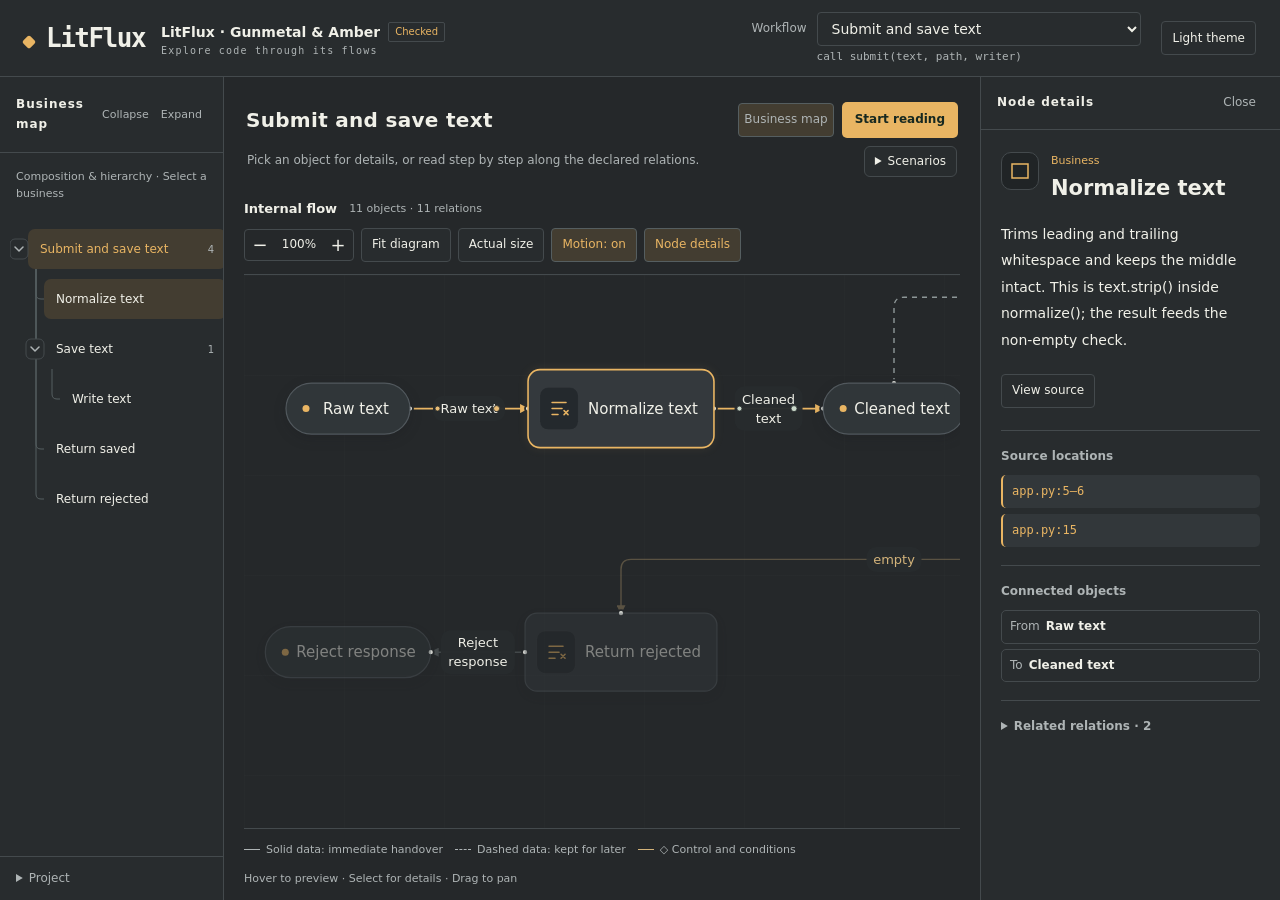
==== docs/case/litflux-case-en.html @ 1db93a2c "README" ====
<!doctype html><html lang="zh-CN" data-theme="light"><head><meta charset="utf-8"><meta name="viewport" content="width=device-width,initial-scale=1"><title>LitFlux</title><style>:root{color-scheme:light;--page:#f3f5f2;--surface:#fffefa;--soft:#eef2ed;--ink:#263b34;--muted:#607168;--line:#dce3dc;--accent:#32674e;--focus:#e5efe6;--process:#edf4ea;--data:#edf4f8;--resource:#e8f1e9;--provider:#eeeaf5;--decision:#f3edf7;--control:#896e32;--failure:#a45d65;--loop:#7f6ca1;--resource-line:#558c7a;--provider-line:#6d86a9;--input:#3e719b;--output:#9a6746;--tree-line:#bac9c1;--shadow:0 12px 36px #172b1f20}
html[data-theme=dark]{color-scheme:dark;--page:#171d23;--surface:#1e282f;--soft:#26333b;--ink:#e2eced;--muted:#adbec4;--line:#3a4a54;--accent:#a7d1bc;--focus:#304d43;--process:#293d3a;--data:#294453;--resource:#2b443a;--provider:#3c354e;--decision:#40384e;--control:#caba87;--failure:#dfa3ac;--loop:#c4ade7;--resource-line:#a6cfb4;--provider-line:#a9c4e6;--input:#a8c8e6;--output:#e0b393;--tree-line:#52666e;--shadow:0 12px 36px #0005}
*{box-sizing:border-box}body{margin:0;background:var(--page);color:var(--ink);font:14px/1.6 "Segoe UI","PingFang SC","Microsoft YaHei UI",system-ui,sans-serif}
button,select{font:inherit;color:inherit}button{cursor:pointer;background:transparent;border:0}button:disabled{opacity:.45;cursor:default}
button:focus-visible,select:focus-visible,summary:focus-visible,[tabindex]:focus-visible{outline:2px solid var(--accent);outline-offset:3px}
[hidden]{display:none!important}button:hover:not(:disabled){background:var(--soft)}
.app{height:100dvh;display:flex;flex-direction:column;overflow:hidden}
.app-header{display:flex;align-items:center;gap:20px;padding:14px 22px;border-bottom:1px solid var(--line);background:var(--surface);flex:none;min-height:86px}
.identity{display:flex;align-items:center;gap:16px;min-width:0}.brand{font:600 27px Georgia,serif;letter-spacing:-1px}
.project-heading{min-width:0}.project-heading>div{display:flex;gap:8px;align-items:center}.project-name{font-size:14px;font-weight:600;max-width:310px;overflow:hidden;text-overflow:ellipsis;white-space:nowrap}
.project-kicker{font-size:11px;color:var(--muted);margin-top:2px}.badge{font-size:10px;padding:1px 6px;border:1px solid var(--line);border-radius:4px;color:var(--muted);white-space:nowrap}
.workflow-picker{margin-left:auto;display:grid;grid-template-columns:auto minmax(0,1fr);column-gap:10px;align-items:center;width:390px;min-width:200px;max-width:40%}
.workflow-picker label{font-size:12px;color:var(--muted)}
select{border:1px solid var(--line);border-radius:7px;background:var(--surface);padding:7px 10px;max-width:100%;min-width:0}
.workflow-picker select{width:100%;font-size:14px;font-weight:500;background:var(--soft)}
.workflow-trigger{grid-column:2;margin:3px 0 0;font:11px/1.4 Consolas,monospace;color:var(--muted);white-space:nowrap;overflow:hidden;text-overflow:ellipsis}
.toolbar-button,.panel-toggle{border:1px solid var(--line);border-radius:6px;padding:6px 10px;font-size:12px;white-space:nowrap;min-height:34px;background:var(--surface)}
.panel-toggle[aria-expanded=true],#motion[aria-pressed=true]{background:var(--focus);border-color:var(--tree-line);color:var(--accent)}
.dual-layout{flex:1;min-height:0;display:grid;grid-template-columns:248px minmax(0,1fr);gap:12px;padding:12px}
.dual-layout.sidebar-collapsed{grid-template-columns:minmax(0,1fr)}
.dual-layout.inspector-open{grid-template-columns:248px minmax(0,1fr) 340px}
.dual-layout.sidebar-collapsed.inspector-open{grid-template-columns:minmax(0,1fr) 340px}
.business-panel,.inspector{min-width:0;min-height:0;background:var(--surface);border:1px solid var(--line);border-radius:10px;overflow:hidden;display:flex;flex-direction:column}
.panel-head{display:flex;align-items:center;justify-content:space-between;gap:8px;padding:14px 16px;border-bottom:1px solid var(--line);flex:none}.panel-head h2{font-size:13px;margin:0;font-weight:600}
.branch-tools{display:flex;gap:2px}.branch-tools button{font-size:11px;color:var(--muted);padding:4px 5px;border-radius:4px}
.business-caption{font-size:11px;color:var(--muted);margin:0;padding:10px 16px 0}
.business-canvas{flex:1;min-height:0;overflow:auto;padding:12px 10px 18px;scrollbar-width:thin;scrollbar-color:var(--line) transparent}
.business-canvas svg{display:block}.business-connector{fill:none;stroke:var(--tree-line);stroke-width:1.2}.business-connector.active{stroke:var(--accent);stroke-width:1.7}
.business-node{cursor:pointer;outline:none}.business-node .business-card{fill:var(--surface);stroke:var(--line);stroke-width:1}
.business-node .business-label{fill:var(--ink);font-size:12px;font-weight:500}.business-node .business-count{fill:var(--muted);font-size:10px}
.business-node:hover .business-card{fill:var(--soft);stroke:var(--tree-line)}.business-node.current .business-card{fill:var(--focus);stroke:var(--accent);stroke-width:1.5}
.business-node.current .business-label{fill:var(--accent)}.business-node.selected .business-card{stroke:var(--accent)}.business-node:focus-visible .business-card{stroke:var(--accent);stroke-width:2.5}
.business-toggle{cursor:pointer;outline:none}.business-toggle .toggle-hit{fill:var(--surface);stroke:var(--line)}.business-toggle .toggle-chevron{fill:none;stroke:var(--muted);stroke-width:1.5;stroke-linecap:round;stroke-linejoin:round}
.business-toggle:hover .toggle-hit,.business-toggle:focus-visible .toggle-hit{fill:var(--focus);stroke:var(--accent)}
.project-info{padding:12px 16px;border-top:1px solid var(--line);font-size:12px;color:var(--muted);max-height:40%;overflow:auto}.project-info summary{cursor:pointer}.project-info h2{font-size:15px;color:var(--ink)}
.workspace{min-width:0;min-height:0;display:flex;flex-direction:column;overflow:hidden}
.crumbs{font-size:12px;color:var(--muted);display:flex;gap:7px;flex-wrap:wrap;padding:0 3px}.crumbs button{padding:0;color:var(--muted)}
.page-heading{display:flex;align-items:center;justify-content:space-between;gap:12px;margin:5px 2px 8px}.page-heading h1{font-size:19px;font-weight:600;margin:0;line-height:1.4}
.read-actions{display:flex;gap:8px;align-items:center;flex:none}.primary{background:var(--accent);color:var(--surface);border-radius:6px;padding:8px 13px;font-size:12px;font-weight:600;min-height:34px}
.primary:hover:not(:disabled){filter:brightness(.92);background:var(--accent)}html[data-theme=dark] .primary{color:#172820}
.read-actions>button:not(.primary){font-size:12px;color:var(--muted);padding:5px}.context-bar{display:flex;justify-content:space-between;gap:12px;align-items:center;margin:0 3px 10px}
.read-status{font-size:12px;color:var(--muted);margin:0;min-height:20px}
.menu{position:relative}.menu>summary{cursor:pointer;font-size:12px;padding:5px 10px;border:1px solid var(--line);border-radius:6px;background:var(--surface);white-space:nowrap}
.menu-body{position:absolute;right:0;top:38px;width:min(390px,80vw);z-index:30;background:var(--surface);border:1px solid var(--line);box-shadow:var(--shadow);border-radius:8px;padding:16px}
.menu-body p{font-size:11px;color:var(--muted);margin:12px 0 0}.choices{display:grid;gap:12px}.choices label{display:grid;gap:5px;font-size:12px}.choices select{width:100%}
.graph-panel{border:1px solid var(--line);border-radius:10px;background:var(--surface);overflow:hidden;display:flex;flex-direction:column;flex:1;min-height:220px}
.graph-top{display:flex;justify-content:space-between;align-items:center;flex-wrap:wrap;gap:8px;padding:9px 12px;border-bottom:1px solid var(--line);flex:none}
.graph-caption{display:flex;gap:12px;align-items:center}.graph-top strong{font-size:13px;font-weight:600}#relation-count{font-size:11px;color:var(--muted)}
.graph-actions{display:flex;gap:7px;flex-wrap:wrap;align-items:center}.zoom-tools{display:flex;align-items:center;border:1px solid var(--line);border-radius:6px;overflow:hidden}
.zoom-tools button{font-size:18px;width:30px;height:30px;line-height:1}.zoom-tools output{font-size:12px;width:48px;text-align:center;font-variant-numeric:tabular-nums}
.scene{flex:1;min-height:0;position:relative;overflow:auto;cursor:grab;touch-action:none;scrollbar-width:thin;scrollbar-color:var(--tree-line) transparent;background:radial-gradient(var(--line) .8px,transparent .8px) 0 0/25px 25px var(--surface)}
.scene.grabbing{cursor:grabbing;user-select:none}.scene>svg{display:block;transform-origin:0 0;overflow:visible}
.graph-note{display:flex;align-items:center;gap:12px;flex-wrap:wrap;padding:8px 12px;border-top:1px solid var(--line);font-size:11px;color:var(--muted);flex:none}
.key::before{content:'';display:inline-block;width:16px;border-top:1.5px solid var(--muted);vertical-align:3px;margin-right:6px}.key.later::before{border-top-style:dashed}.key.control::before{border-color:var(--control)}
.drawing-error{padding:24px;color:var(--failure);font:12px/1.7 Consolas,monospace;white-space:pre-wrap}
.inspector .panel-head{padding:12px 16px}.close-button{font-size:12px;padding:4px 8px;border-radius:4px;color:var(--muted)}
.details-body{padding:20px;overflow:auto;min-height:0;flex:1;scrollbar-width:thin}
.selection-heading{display:flex;gap:12px;align-items:flex-start;margin-bottom:16px}.selected-symbol{width:38px;height:38px;display:grid;place-items:center;background:var(--soft);border:1px solid var(--line);border-radius:8px;flex:none;color:var(--accent)}
.selected-symbol svg{width:24px;height:24px}.role{font-size:11px;color:var(--muted);display:block;margin-bottom:4px}.selection-heading h2{margin:0;font-size:19px;line-height:1.5;overflow-wrap:anywhere}
#selected-text{font-size:14px;line-height:1.9;white-space:pre-wrap;overflow-wrap:anywhere;margin:0 0 20px}
.empty-note{color:var(--muted);font-size:13px;line-height:1.8}
.details-actions{display:flex;gap:8px;flex-wrap:wrap;margin-bottom:22px}.details-actions button{font-size:12px}
.detail-section{border-top:1px solid var(--line);padding-top:16px;margin-top:18px}.detail-section h3,.detail-section summary{font-size:12px;font-weight:600;margin:0 0 9px;color:var(--muted)}
.source-links{display:grid;gap:6px}.source-links button{text-align:left;font:12px/1.6 Consolas,monospace;color:var(--accent);overflow-wrap:anywhere;padding:7px 9px;border-radius:5px;background:var(--soft)}
.relation-index summary{cursor:pointer}.relation-index ul{list-style:none;padding:0;margin:0}.relation-index li+li{border-top:1px solid var(--line)}
.relation-index button{width:100%;text-align:left;padding:10px 0}.relation-index .pair{font-size:12px;display:block;color:var(--muted)}.relation-index .meaning{font-size:13px;display:block;margin-top:2px}
.connected-list{display:grid;gap:5px}.connected-list button{text-align:left;padding:6px 8px;border:1px solid var(--line);border-radius:5px;font-size:12px}.connected-list span{color:var(--muted);margin-right:6px}
.drawer{flex:1;min-height:0;display:flex;flex-direction:column}.drawer-head{padding:14px 16px;border-bottom:1px solid var(--line);flex:none}.drawer-head h2{font-size:14px;margin:12px 0 0;overflow-wrap:anywhere}.drawer-head button{font-size:12px;color:var(--accent);padding:4px 0}
.drawer-body{padding:0 16px 20px;overflow:auto;flex:1}.source{margin:18px 0}.source h3{font:12px/1.6 Consolas,monospace;color:var(--muted);overflow-wrap:anywhere}
.source pre{font:12px/1.8 Consolas,monospace;background:var(--soft);padding:12px;overflow:auto;border:1px solid var(--line);border-radius:6px}.source .row{display:block}.source .ln{display:inline-block;width:34px;color:var(--muted);user-select:none}
.node-preview{position:fixed;z-index:60;width:300px;max-width:calc(100vw - 24px);max-height:calc(100vh - 24px);overflow:auto;background:var(--surface);border:1px solid var(--line);box-shadow:var(--shadow);border-radius:9px;padding:14px 16px;color:var(--ink)}
.node-preview strong{font-size:14px;display:block;margin:3px 0 7px}.node-preview p{font-size:13px;line-height:1.7;margin:0;overflow-wrap:anywhere}.node-preview .preview-source{font:11px/1.6 Consolas,monospace;color:var(--muted);margin-top:9px}.node-preview .preview-hint{font-size:11px;color:var(--muted);margin-top:8px}
@media(max-width:1250px){.dual-layout.inspector-open{grid-template-columns:248px minmax(0,1fr)}.dual-layout.sidebar-collapsed.inspector-open{grid-template-columns:minmax(0,1fr)}.inspector{position:absolute;right:12px;top:102px;bottom:12px;width:340px;z-index:35;box-shadow:var(--shadow)}.project-name{max-width:210px}.project-kicker{display:none}.app-header{gap:12px;padding:12px 16px}.workflow-picker{width:330px}}
@media(max-width:900px){.identity{gap:10px}.project-name{max-width:160px}.badge{display:none}.app-header{flex-wrap:wrap;min-height:120px}.workflow-picker{order:3;width:100%;max-width:none;margin-left:0}.app-header>#theme{margin-left:auto}.dual-layout:not(.sidebar-collapsed){grid-template-columns:minmax(0,1fr)}.business-panel{position:absolute;left:12px;top:140px;bottom:12px;width:248px;z-index:34;box-shadow:var(--shadow)}.inspector{top:140px}.page-heading{align-items:flex-start}.graph-actions{gap:5px}.context-bar{align-items:flex-start}}
@media(prefers-reduced-motion:reduce){.flow-particles{display:none}}

/* Industrial chrome; soft, quiet diagram surfaces. */
html[data-theme=dark]{--page:#25282a;--surface:#282c2e;--soft:#32373a;--ink:#f0f0e8;--muted:#aeb4b5;--line:#444a4d;--accent:#e9b563;--focus:#433d31;--process:#34393d;--data:#303639;--resource:#323a3a;--provider:#373a40;--decision:#383b3f;--control:#d3b37a;--failure:#ca9289;--loop:#b3a3c3;--resource-line:#b9c8bc;--provider-line:#b9c0cf;--input:#e9bd77;--output:#c9d7c9;--tree-line:#555e60;--shadow:0 14px 40px #1118}
.app-header{min-height:76px;padding:12px 24px;background:var(--surface)}
.brand{font-family:Consolas,'Microsoft YaHei',monospace;font-size:26px;letter-spacing:-1.5px}.brand:before{content:'';display:inline-block;width:10px;height:10px;background:var(--accent);transform:rotate(45deg);border-radius:2px;margin-right:12px}
.project-kicker{font:10px Consolas,monospace;letter-spacing:1.2px}.badge{border-radius:2px;color:var(--accent)}
.dual-layout{gap:0;padding:0;grid-template-columns:224px minmax(0,1fr)}.dual-layout.inspector-open{grid-template-columns:224px minmax(0,1fr) 300px}.dual-layout.sidebar-collapsed.inspector-open{grid-template-columns:minmax(0,1fr) 300px}
.business-panel,.inspector{border-radius:0;border:0}.business-panel{border-right:1px solid var(--line)}.inspector{border-left:1px solid var(--line)}
.workspace{padding:20px 20px 0}.page-heading h1{font-size:20px;letter-spacing:.3px}.graph-panel{border:0;border-radius:0;background:transparent}.graph-top{padding:12px 0}.graph-note{padding:12px 0}
.scene{background-color:var(--page);background-image:linear-gradient(#abb8aa05 1px,transparent 1px),linear-gradient(90deg,#abb8aa05 1px,transparent 1px),radial-gradient(#abb8aa15 .7px,transparent .7px);background-size:100px 100px,100px 100px,20px 20px}
.toolbar-button,.panel-toggle,.zoom-tools,select{border-radius:4px}.primary{border-radius:5px}.workflow-picker select{background:transparent}
.business-node .business-card{stroke:transparent;fill:transparent}.business-node.current .business-card,.business-node.selected .business-card{fill:var(--focus);stroke:transparent}.business-node.current .business-label{fill:var(--accent)}.business-label{font-weight:400!important}.business-connector{stroke:var(--tree-line);stroke-width:1}
.panel-head h2{font-size:12px;letter-spacing:1px}.panel-head{padding:18px 16px}.business-caption{padding-top:15px}.business-canvas{padding-top:18px}
.selected-symbol{border-radius:10px;background:#202426;color:var(--accent)}.selection-heading h2{font-size:21px}.role{color:var(--accent)}.details-body{padding:22px 20px}.source-links button,.source pre{border-radius:5px}.source-links button{border-left:2px solid var(--accent)}
.node .shape{fill:var(--process)!important;stroke:#51585d!important;stroke-width:1.2!important;filter:drop-shadow(0 4px 6px #13161930)}
.node.role-data .shape{fill:var(--data)!important}.node.role-resource .shape{fill:var(--resource)!important}.node.is-selected .shape,.node.is-current .shape{stroke:var(--accent)!important;stroke-width:1.6!important;filter:drop-shadow(0 0 5px #e9b56316)}
.node{outline:none!important}.node:focus-visible{outline:none}.node:focus-visible .shape{stroke:var(--accent)!important;stroke-width:2!important}
.node .icon-tile{fill:#24292d;stroke:#ffffff05;stroke-width:1}.node .role-glyph{stroke:var(--accent);fill:none;stroke-width:1.5;stroke-linecap:round;stroke-linejoin:round;pointer-events:none}.node .data-dot{fill:var(--accent)}
#canvas .edge{stroke:#8e9798;stroke-width:1.4}#canvas .edge.role-control{stroke:var(--control)}#canvas .edge.role-effect{stroke:var(--resource-line)}#canvas .edge.role-capability{stroke:var(--provider-line)}#canvas .edge.role-loop{stroke:var(--loop)}#canvas .edge.related{stroke:var(--accent);stroke-width:1.8}.relation-note .note-hit{rx:10;fill:var(--surface)}.relation-note .note-title{font-size:13px;fill:var(--muted)}.edge-port{fill:#e5e6e0;stroke:var(--page);stroke-width:1.8;pointer-events:none}
@media(max-width:1250px){.dual-layout.inspector-open{grid-template-columns:224px minmax(0,1fr)}.dual-layout.sidebar-collapsed.inspector-open{grid-template-columns:minmax(0,1fr)}.inspector{width:320px;top:88px;right:12px;bottom:12px;border:1px solid var(--line);border-radius:10px}.workspace{padding-left:14px;padding-right:14px}}
@media(max-width:900px){.dual-layout.inspector-open{grid-template-columns:minmax(0,1fr)}.business-panel,.inspector{top:140px}.business-panel{border:1px solid var(--line);border-radius:8px}}
</style></head>
<body id="litflux-canvas-app">
<div class="app">
  <header class="app-header">
    <div class="identity"><div class="brand">LitFlux</div><div class="project-heading"><div><span id="title" class="project-name"></span><span id="delivery-badge" class="badge">草稿</span></div><div class="project-kicker">从业务流程读懂代码</div></div></div>
    <div class="workflow-picker"><label for="workflow-select">工作流</label><select id="workflow-select" aria-describedby="workflow-trigger"></select><p id="workflow-trigger" class="workflow-trigger" data-no-translate></p></div>
    <button id="theme" class="toolbar-button">深色主题</button>
  </header>
  <div class="dual-layout">
    <aside id="business-panel" class="business-panel"><div class="panel-head"><h2>业务分解图</h2><div class="branch-tools"><button id="collapse-all">收拢</button><button id="expand-all">展开</button></div></div><p class="business-caption">组成与层级 · 点击业务进入</p><div id="business" class="business-canvas" aria-label="业务分解图"></div><details class="project-info"><summary>项目信息</summary><h2 id="project-title"></h2><p id="summary"></p><p id="scope"></p></details></aside>
    <main class="workspace">
      <nav id="crumbs" class="crumbs" aria-label="当前业务路径"></nav>
      <div class="page-heading"><h1 id="flow-title"></h1><div class="read-actions"><button id="toggle-business" class="panel-toggle" aria-expanded="true" aria-controls="business-panel">业务分解图</button><button id="read-start" class="primary">开始阅读</button><button id="read-next" class="primary" hidden disabled>下一步</button><button id="read-reset" hidden>退出阅读</button></div></div>
      <div class="context-bar"><p id="read-status" class="read-status"></p><details class="menu choices-menu" id="choices-panel"><summary>分支情景</summary><div class="menu-body"><div id="choices" class="choices"></div><p>只选择阅读情景，不执行源码条件。</p></div></details></div>
      <section class="graph-panel">
        <div class="graph-top"><div class="graph-caption"><strong>内部流程图</strong><span id="relation-count"></span></div><div class="graph-actions">
          <div class="zoom-tools" role="group" aria-label="缩放"><button id="zoom-out" aria-label="缩小">−</button><output id="zoom-value" aria-label="当前比例">100%</output><button id="zoom-in" aria-label="放大">+</button></div>
          <button id="fit" class="toolbar-button">适应全图</button><button id="reset-view" class="toolbar-button">原始大小</button><button id="motion" class="toolbar-button" aria-pressed="true">流动：开</button><button id="toggle-details" class="panel-toggle" aria-expanded="false" aria-controls="inspector">节点详情</button>
        </div></div>
        <div id="canvas" class="scene" aria-label="当前业务的完整内部流程图"></div>
        <div class="graph-note"><span class="key" data-legend="data">数据实线：即时承接</span><span class="key later" data-legend="data">数据虚线：保留后用</span><span class="key control" data-legend="control">◇ 控制与条件</span><span data-legend="failure">╌ 失败路径</span><span data-legend="loop">↺ 循环回指</span><span data-legend="effect">→ 资源作用</span><span data-legend="capability">⋯ 组件能力</span><span>悬浮预览 · 点击查看详情 · 拖拽平移</span></div>
      </section>
    </main>
    <aside id="inspector" class="inspector" aria-label="节点详情" hidden>
      <div class="panel-head"><h2>节点详情</h2><button id="close-details" class="close-button" aria-label="关闭详情">关闭</button></div>
      <div id="details-body" class="details-body">
        <div class="selection-heading"><div id="selected-symbol" class="selected-symbol" aria-hidden="true"></div><div><span id="selected-role" class="role"></span><h2 id="selected-title"></h2></div></div>
        <p id="selected-text"></p><p id="no-description" class="empty-note" hidden>此节点尚未提供补充说明。</p>
        <div class="details-actions"><button id="expand" class="primary" hidden>进入内部</button><button id="show-source" class="toolbar-button" hidden>查看源码</button></div>
        <section id="source-links-section" class="detail-section" hidden><h3>源码位置</h3><div id="source-links" class="source-links"></div></section>
        <section id="connections-section" class="detail-section" hidden><h3>关联对象</h3><div id="connections" class="connected-list"></div></section>
        <details class="relation-index detail-section" id="relation-index"><summary id="relation-index-title">相关关系</summary><ul id="relation-list"></ul></details>
      </div>
      <section id="drawer" class="drawer" aria-label="源码摘录" hidden><div class="drawer-head"><button id="close-source">← 返回节点说明</button><h2 id="source-title"></h2></div><div id="sources" class="drawer-body"></div></section>
    </aside>
  </div>
</div>
<div id="node-preview" class="node-preview" role="tooltip" hidden></div>
<script>// LitFlux drawing primitives: place, measure, draw. This file never decides layout,
// line style or object roles — the project module passes everything in.
const LitFluxDrawing = (() => {
  const NS = 'http://www.w3.org/2000/svg';
  const FONT = '"Segoe UI","PingFang SC","Microsoft YaHei UI",system-ui,sans-serif';
  const LINE = { 15: 21, 14: 19 };
  const canvas = document.createElement('canvas');
  const ctx = canvas.getContext('2d');
  const cache = new Map();
  const resourceKinds = Object.freeze({database:'数据库',config:'运行配置',directory:'目录',file:'文件',memory:'共享状态',generic:'通用资源'});
  const resourceKind = kind => Object.hasOwn(resourceKinds,kind) ? kind : 'generic';
  function resourceIcon(kind) {
    kind=resourceKind(kind);
    const icon=el('svg',{viewBox:'0 0 24 24',width:24,height:24,fill:'none',stroke:'currentColor','stroke-width':1.5,'stroke-linecap':'round','stroke-linejoin':'round','aria-hidden':'true',class:'resource-icon','data-resource-icon':kind});
    const paths={
      database:'M4 6C4 2 20 2 20 6C20 10 4 10 4 6V18C4 22 20 22 20 18V6 M4 12C4 16 20 16 20 12',
      directory:'M3 7V5H9L12 8H21V20H3Z M3 8H12',
      file:'M6 2H14L20 8V22H6Z M14 2V8H20 M9 13H17 M9 17H15',
      memory:'M3 6L12 2L21 6L12 10Z M3 11L12 15L21 11 M3 16L12 20L21 16',
      generic:'M3 7L12 3L21 7V17L12 21L3 17Z M3 7L12 11L21 7 M12 11V21'
    };
    if(kind==='config'){
      const points=Array.from({length:32},(_,i)=>{const angle=i*Math.PI/16-Math.PI/2,r=i%4<2?10:8;return `${12+r*Math.cos(angle)},${12+r*Math.sin(angle)}`;});
      icon.append(el('polygon',{points:points.join(' ')}),el('circle',{cx:12,cy:12,r:3}));
    }else icon.append(el('path',{d:paths[kind]}));
    return icon;
  }

  function el(tag, attrs = {}) {
    const node = document.createElementNS(NS, tag);
    for (const [key, value] of Object.entries(attrs)) node.setAttribute(key, value);
    return node;
  }
  function width(text, fontSize) {
    ctx.font = `${fontSize}px ${FONT}`;
    return ctx.measureText(String(text)).width;
  }
  function wrap(text, maxWidth, fontSize = 15) {
    const key = `${fontSize}|${maxWidth}|${text}`;
    if (cache.has(key)) return cache.get(key);
    const lines = [];
    for (const paragraph of String(text ?? '').split('\n')) {
      let line = '';
      for (const token of paragraph.match(/[A-Za-z0-9_./:#-]+|\s+|[^\x00-\xff]|./g) || []) {
        if (!line && !token.trim()) continue;
        if (width(line + token, fontSize) <= maxWidth) { line += token; continue; }
        if (line.trim()) lines.push(line.trim());
        line = '';
        if (width(token, fontSize) <= maxWidth) { if (token.trim()) line = token; continue; }
        for (const ch of token) {
          if (line && width(line + ch, fontSize) > maxWidth) { lines.push(line.trim()); line = ''; }
          line += ch;
        }
      }
      if (line.trim()) lines.push(line.trim());
    }
    if (!lines.length) lines.push('');
    const lineHeight = LINE[fontSize] || Math.round(fontSize * 1.4);
    const result = {
      lines,
      lineHeight,
      width: Math.ceil(Math.max(...lines.map((row) => width(row, fontSize)))),
      height: lines.length * lineHeight,
    };
    cache.set(key, result);
    return result;
  }
  function measure(text, options = {}) {
    const result = wrap(text, options.maxWidth ?? 260, options.fontSize ?? 14);
    return { ...result, lines: [...result.lines],
      boxWidth: result.width + 10, boxHeight: result.height + 6 };
  }

  const SIDES = { left: [-1, 0], right: [1, 0], top: [0, -1], bottom: [0, 1] };
  function inside(pos, toward, side) {
    let dx = toward[0] - pos.x, dy = toward[1] - pos.y;
    if (side) {
      const direction = SIDES[side];
      if (!direction) throw Error(`${pos.id}: sides must be left/right/top/bottom`);
      [dx, dy] = direction;
    }
    if (!dx && !dy) throw Error(`${pos.id}: coincident endpoints need an explicit side`);
    const hw = pos.width / 2, hh = pos.height / 2;
    let k;
    k = Math.min(dx ? Math.abs(hw / dx) : Infinity, dy ? Math.abs(hh / dy) : Infinity);
    return [pos.x + dx * k, pos.y + dy * k];
  }
  function rounded(points) {
    let d = `M${points[0][0]} ${points[0][1]}`;
    for (let i = 1; i < points.length - 1; i++) {
      const a = points[i - 1], b = points[i], c = points[i + 1];
      const u = Math.hypot(b[0] - a[0], b[1] - a[1]), v = Math.hypot(c[0] - b[0], c[1] - b[1]);
      const r = Math.min(10, u / 2, v / 2);
      if (!u || !v) continue;
      d += ` L${b[0] + (a[0] - b[0]) * r / u} ${b[1] + (a[1] - b[1]) * r / u}`;
      d += ` Q${b[0]} ${b[1]} ${b[0] + (c[0] - b[0]) * r / v} ${b[1] + (c[1] - b[1]) * r / v}`;
    }
    return d + ` L${points.at(-1)[0]} ${points.at(-1)[1]}`;
  }

  function create(flow, host, handlers = {}) {
    const objectById = new Map(flow.objects.map((o) => [o.id, o]));
    const relationById = new Map(flow.relations.map((r) => [r.id, r]));
    const out = el('svg', { role: 'img', 'aria-label': '当前业务的完整内部流程图' });
    const defs = el('defs');
    const style = el('style');
    style.textContent = [
      '.node .shape{fill:var(--process,#edf4ea);stroke:#91aa9c;stroke-width:1.3}',
      '.node.role-data .shape{fill:var(--data,#edf4f8);stroke:#88a4bb}',
      '.node.role-resource .shape{fill:var(--resource,#e8f1e9);stroke:#558c7a}',
      '.node.role-component .shape{fill:var(--provider,#eeeaf5);stroke:#6d86a9}',
      '.node.role-decision .shape{fill:var(--decision,#f3edf7);stroke:#aa95bd}',
      '.node.role-boundary .shape{fill:var(--soft,#eef1ed);stroke:#9aa8aa;stroke-dasharray:3 3}',
      '.node .n-title{fill:var(--ink,#263b34)}',
      '.node .resource-icon{color:var(--resource-line,#558c7a);pointer-events:none}',
      '.node .detail-hint{fill:var(--accent,#32674e);pointer-events:none}',
      '.node{cursor:pointer}',
      '.node.is-selected .shape{stroke:var(--accent,#32674e);stroke-width:2}',
      '.node.is-current .shape{stroke:var(--accent,#32674e);stroke-width:2.5}',
      '.node.is-done .shape{stroke:var(--accent,#32674e)}',
      '.node.is-dim{opacity:.45}',
      '.edge{fill:none;stroke:var(--accent,#32674e);stroke-width:1.5}',
      '.edge.deferred{stroke-dasharray:5 5}',
      '.edge.role-control{stroke:var(--control,#896e32)}',
      '.edge.role-failure{stroke:var(--failure,#a45d65);stroke-dasharray:2 3}',
      '.edge.role-loop{stroke:var(--loop,#7f6ca1);stroke-dasharray:2 5}',
      '.edge.role-effect{stroke:var(--resource-line,#558c7a)}',
      '.edge.role-capability{stroke:var(--provider-line,#6d86a9);stroke-dasharray:1 4}',
      '.edge.related{stroke-width:2.2}',
      '.edge-hit{fill:none;stroke:transparent;stroke-width:12;cursor:pointer}',
      '.edge-hit:focus-visible{stroke:var(--accent);stroke-opacity:.25;outline:none}',
      '.edge.is-dim{opacity:.3}',
      '.relation-note{cursor:pointer}',
      '.relation-note .note-hit{fill:var(--surface,#fffefa);opacity:.97}',
      '.relation-note .note-title{fill:var(--ink,#263b34)}',
      '.relation-note[data-role=control] .note-title{fill:var(--control,#896e32)}',
      '.relation-note[data-role=loop] .note-title{fill:var(--loop,#7f6ca1)}',
      '.relation-note:hover .note-title,.relation-note.is-selected .note-title{fill:var(--accent,#32674e)}',
      '.relation-note.is-selected .note-hit{stroke:var(--line,#dce3dc);stroke-width:.8}',
      '.control-mark{fill:var(--surface,#fffefa);stroke:var(--control,#896e32);stroke-width:1.2}',
      '.flow-particles{pointer-events:none}',
      '.flow-dot{fill:var(--input,#3e719b);stroke:var(--surface,#fffefa);stroke-width:.8}',
      '.flow-dot[data-direction=output]{fill:var(--output,#9a6746)}',
    ].join('\n');
    for (const role of ['data', 'control', 'failure', 'loop', 'effect', 'capability']) {
      const marker = el('marker', {
        id: `arrow-${role}`, markerWidth: 9, markerHeight: 9,
        refX: 8, refY: 4.5, orient: 'auto', markerUnits: 'userSpaceOnUse',
      });
      marker.append(el('path', {
        d: role === 'loop' ? 'M1 1 L8 4.5 L1 8' : 'M0 0 L9 4.5 L0 9 Z',
        fill: role === 'loop' ? 'none' : 'context-stroke',
        stroke: role === 'loop' ? 'context-stroke' : 'none',
        'stroke-width': 1.5,
      }));
      defs.append(marker);
    }
    defs.append(style);
    const content = el('g');
    const edgeLayer = el('g', { class: 'edges' });
    const noteLayer = el('g', { class: 'notes' });
    const nodeLayer = el('g', { class: 'nodes' });
    content.append(edgeLayer, noteLayer, nodeLayer);
    out.append(defs, content);
    host.replaceChildren(out);

    const positions = new Map(), drawn = new Map(), boxes = [], notes = [], polylines = [];
    let explicit = null;

    const finite = (values, where) => {
      if (values.some((v) => typeof v !== 'number' || !Number.isFinite(v))) {
        throw Error(`${where}: coordinates must be finite numbers`);
      }
    };
    const activate = (group, run) => {
      group.setAttribute('tabindex', '0');
      group.setAttribute('role', 'button');
      group.onclick = run;
      group.onkeydown = (event) => {
        if (event.key === 'Enter' || event.key === ' ') { event.preventDefault(); run(); }
      };
    };
    function shape(object) { return el('rect', {class:'shape'}); }
    function sizeOf(object, options) {
      const data=object.type==='data', extra=data?46:76;
      const box=options.width??Math.max(data?124:180,Math.min(280,width(object.title||'',15)+extra));
      const textWidth=Math.max(1,box-(data?40:66));
      const rows=wrap(object.title||'',textWidth,15);
      return {width:box,height:options.height??Math.max(data?48:78,rows.height+30),text:textWidth};
    }

    const scene = {
      svg: out, positions, drawn, boxes, notes, polylines, measure,
      nodeBox(id) {
        const p = positions.get(id);
        if (!p) throw Error(`${id}: place the node before calling nodeBox()`);
        const {x,y,width,height} = p;
        return Object.freeze({x,y,width,height,left:x-width/2,right:x+width/2,top:y-height/2,bottom:y+height/2});
      },
      node(id, x, y, options = {}) {
        const object = objectById.get(id);
        if (!object) throw Error(`Unknown object: ${id}`);
        if (positions.has(id)) throw Error(`Duplicate object: ${id}`);
        finite([x, y], id);
        const size = sizeOf(object, options);
        finite([size.width, size.height], id);
        if (size.width <= 0 || size.height <= 0) throw Error(`${id}: width and height must be positive`);
        const group = el('g', {
          class: `node role-${object.type}`, transform: `translate(${x},${y})`,
          'data-node': id, 'data-role': object.type, 'aria-label': object.title,
        });
        const node = shape(object);
        const w=size.width/2,h=size.height/2,data=object.type==='data';
        for(const [key,value] of Object.entries({x:-w,y:-h,width:size.width,height:size.height,rx:data?h:12}))node.setAttribute(key,value);
        group.append(node);
        if(data)group.append(el('circle',{class:'data-dot',cx:-w+20,cy:0,r:3.5}));
        else{
          group.append(el('rect',{class:'icon-tile',x:-w+12,y:-21,width:38,height:42,rx:8}));
          if(object.type==='resource'){
            group.dataset.resourceKind=resourceKind(object.resourceKind);
            const icon=resourceIcon(object.resourceKind);icon.setAttribute('x',-w+19);icon.setAttribute('y',-12);group.append(icon);
          }else{
            const paths={business:'M5 6H19 M5 12H15 M5 18H11 M17 14L21 18 M21 14L17 18',decision:'M4 7L6 9L9 5 M12 7H20 M4 16L6 18L9 14 M12 16H20',component:'M7 3H17L23 12L17 21H7L1 12Z',boundary:'M4 12H20 M14 6L20 12L14 18'};
            group.append(el('path',{class:'role-glyph',transform:`translate(${-w+19} -12)`,d:paths[object.type]||paths.business}));
          }
        }
        if(object.detail){
          group.append(el('path',{class:'detail-hint',d:`M${size.width/2-15} ${size.height/2-18} l5 4 -5 4 Z`,'aria-hidden':'true'}));
        }
        const rows = wrap(object.title || '', size.text, 15);
        const text = el('text', {
          x: object.type==='data'?8:22, y: -(rows.height - rows.lineHeight) / 2, 'text-anchor': 'middle',
          class: 'n-title', 'font-size': 15, 'font-family': FONT,
        });
        rows.lines.forEach((row, index) => {
          const span = el('tspan', { x: object.type==='data'?8:22, dy: index ? rows.lineHeight : 0 });
          span.textContent = row;
          text.append(span);
        });
        group.append(text);
        activate(group, () => handlers.onObject?.(object, false));
        group.ondblclick = () => handlers.onObject?.(object, true);
        group.onpointerenter = event => { if(event.pointerType!=='touch')handlers.onPreview?.(object,group); };
        group.onpointerleave = () => handlers.onPreviewEnd?.();
        group.addEventListener('focus', () => handlers.onPreview?.(object,group,true));
        group.addEventListener('blur', () => handlers.onPreviewEnd?.());
        nodeLayer.append(group);
        const textBox=text.getBBox();
        text.setAttribute('y', Number(text.getAttribute('y'))-textBox.y-textBox.height/2);
        const record = {
          id, type: object.type, x, y, width: size.width, height: size.height,
          group, textWidth: rows.width, textHeight: rows.height,
        };
        positions.set(id, record);
        boxes.push(record);
        return scene;
      },
      edge(id, options = {}) {
        const relation = relationById.get(id);
        if (!relation) throw Error(`Unknown relation: ${id}`);
        if (drawn.has(id)) throw Error(`Duplicate relation: ${id}`);
        const from = positions.get(relation.from), to = positions.get(relation.to);
        if (!from || !to) throw Error(`${id}: place both endpoints before drawing the relation`);
        const sides = options.sides;
        if (!Array.isArray(sides) || sides.length !== 2) throw Error(`${id}: provide sides:[fromSide,toSide]`);
        const via = options.via || [];
        for (const point of via) {
          if (!Array.isArray(point) || point.length !== 2) throw Error(`${id}: via must be [x,y] points`);
          finite(point, id);
        }
        const hasNote = !!relation.label?.trim();
        if (hasNote && (!Array.isArray(options.noteAt) || options.noteAt.length !== 2)) {
          throw Error(`${id}: provide noteAt:[x,y] for the relation note`);
        }
        if (hasNote) finite(options.noteAt, id);
        const points = [
          inside(from, via[0] || [to.x, to.y], sides[0]),
          ...via,
          inside(to, via.at(-1) || [from.x, from.y], sides[1]),
        ];
        const line = el('path', {
          class: `edge role-${relation.type}${relation.type === 'data' ? ' ' + relation.timing : ''}`,
          'data-edge': id,
          d: options.path || rounded(points),
          'marker-end': `url(#arrow-${relation.type})`,
        });
        edgeLayer.append(line);
        for(const distance of [0,line.getTotalLength()]){const p=line.getPointAtLength(distance);edgeLayer.append(el('circle',{class:'edge-port',cx:p.x,cy:p.y,r:3}));}
        const hit = el('path', {class:'edge-hit', d:line.getAttribute('d'),
          'data-relation':id, 'aria-label':relation.label || `${from.id} → ${to.id} (${relation.type})`});
        activate(hit, () => handlers.onRelation?.(relation));
        edgeLayer.append(hit);
        if (relation.type === 'control') {
          const start=line.getPointAtLength(0);
          edgeLayer.append(el('path', {
            class: 'control-mark',
            d: `M${start.x} ${start.y - 5} l5 5 -5 5 -5 -5 Z`,
          }));
        }
        polylines.push({ id, type: relation.type, line, points });
        if (!hasNote) {
          drawn.set(id, {relation,line,group:hit,noteAt:null});
          return scene;
        }
        let maxWidth = options.noteWidth ?? 260;
        if (options.noteWidth === undefined && !options.path) {
          const [nx,ny] = options.noteAt;
          const segment = points.slice(1).map((b,i)=>[points[i],b]).find(([a,b])=>
            Math.abs(a[1]-b[1])<.01 && Math.abs(ny-a[1])<20 && nx>Math.min(a[0],b[0]) && nx<Math.max(a[0],b[0]));
          if (segment) {
            const [a,b] = segment;
            const available = 2*Math.min(nx-Math.min(a[0],b[0]),Math.max(a[0],b[0])-nx)-26;
            // Narrower than 56px usually means choosing another segment, not single-letter wrapping.
            if (available >= 56) maxWidth = Math.min(maxWidth, available);
          }
        }
        if (!Number.isFinite(maxWidth) || maxWidth <= 0) throw Error(`${id}: noteWidth must be positive`);
        const note = wrap(relation.label || '', maxWidth, 14);
        const [nx, ny] = options.noteAt;
        const w = note.width + 10, h = note.height + 6;
        const group = el('g', {
          class: 'relation-note', 'data-note': id, 'data-role': relation.type,
          transform: `translate(${nx},${ny})`, 'aria-label': relation.label,
        });
        group.append(el('rect', { class: 'note-hit', x: -w / 2, y: -h / 2, width: w, height: h, rx: 3 }));
        const text = el('text', {
          class: 'note-title', 'text-anchor': 'middle', 'font-size': 14, 'font-family': FONT,
          y: -(note.height - note.lineHeight) / 2,
        });
        note.lines.forEach((row, index) => {
          const span = el('tspan', { x: 0, dy: index ? note.lineHeight : 0 });
          span.textContent = row;
          text.append(span);
        });
        group.append(text);
        activate(group, () => handlers.onRelation?.(relation));
        group.onmouseenter = () => line.classList.add('related');
        group.onmouseleave = () => line.classList.remove('related');
        noteLayer.append(group);
        const textBox=text.getBBox();
        text.setAttribute('y', Number(text.getAttribute('y'))-textBox.y-textBox.height/2);
        drawn.set(id, { relation, line, group, noteAt: [nx, ny] });
        notes.push({ id, type: relation.type, label: relation.label || '', x: nx, y: ny, width: w, height: h, group });
        return scene;
      },
      size(w, h) {
        finite([w, h], 'size');
        if (w <= 0 || h <= 0) throw Error('size: canvas dimensions must be positive');
        explicit = [w, h];
        return scene;
      },
      finish() {
        const missing = [
          ...flow.objects.filter((o) => !positions.has(o.id)).map((o) => `object ${o.id}`),
          ...flow.relations.filter((r) => !drawn.has(r.id)).map((r) => `relation ${r.id}`),
        ];
        if (missing.length) throw Error(`drawing omitted ${missing.join(', ')}`);
        const box = content.getBBox();
        const dx = box.x < 16 ? 16 - box.x : 0, dy = box.y < 16 ? 16 - box.y : 0;
        content.setAttribute('transform', `translate(${dx},${dy})`);
        const canvasWidth = explicit?.[0] ?? Math.ceil(box.x + box.width + dx + 16);
        const canvasHeight = explicit?.[1] ?? Math.ceil(box.y + box.height + dy + 16);
        if (canvasWidth < box.x + box.width + dx || canvasHeight < box.y + box.height + dy) {
          throw Error('explicit size clips authored content');
        }
        out.setAttribute('viewBox', `0 0 ${canvasWidth} ${canvasHeight}`);
        out.setAttribute('width', canvasWidth);
        out.setAttribute('height', canvasHeight);
        return {
          svg: out,
          width: canvasWidth,
          height: canvasHeight,
          positions,
          drawn,
          geometry: {
            offset: {x:dx,y:dy},
            width: canvasWidth,
            height: canvasHeight,
            nodes: boxes.map((b) => ({
              id: b.id, kind:'node', role: b.type, x: b.x + dx, y: b.y + dy,
              width: b.width, height: b.height, textWidth: b.textWidth, textHeight: b.textHeight,
              textBoxes: [...b.group.querySelectorAll('tspan')].map(t=>{const r=t.getBBox();return {x:r.x,y:r.y,width:r.width,height:r.height};}),
              outline:'rect', iconBox: b.type!=='data'?{x:-b.width/2+12,y:-21,width:38,height:42}:null,
            })),
            notes: notes.map((n) => ({
              id: n.id, kind:'note', role: n.type, x: n.x + dx, y: n.y + dy,
              width: n.width, height: n.height,
            })),
            edges: polylines.map((p) => {
              const length=p.line.getTotalLength(), steps=Math.max(1,Math.ceil(length/4));
              const samples=Array.from({length:steps+1},(_,i)=>{
                const point=p.line.getPointAtLength(length*i/steps);return [point.x+dx,point.y+dy];
              });
              return {id:p.id,role:p.type,points:samples};
            }),
          },
        };
      },
    };
    return scene;
  }
  return { create, measure, wrap, el, resourceKinds, resourceKind, resourceIcon };
})();
</script>
<script id="module" type="text/plain">const teaching=(()=>{const module={exports:{}};
// One content definition; each view arranges its own coordinates.
// These numbers serve this small diagram only and are not a general layout rule.
const saved = {
  title: 'Write text', sources: 'app:9-11',
  objects: [
    { id: 'text', type: 'data', title: 'Cleaned text', text: 'The string after leading and trailing whitespace is trimmed; it is cleaned inside submit(). Once the non-empty check passes, it becomes the second argument to the writer.', sources: 'app:18' },
    { id: 'path', type: 'data', title: 'Target path', text: 'The write location chosen by the caller: the path parameter. It carries address information only; the file that actually changes is a separate resource node.', sources: 'app:18' },
    { id: 'write', type: 'business', title: 'Write text', text: 'Calls the current writer to put the text at the target location. The default write_text() encodes as UTF-8 and returns the path string.', sources:'app:9-11' },
    { id: 'location', type: 'data', title: 'Save location', text:'The location identifier returned by the writer, str(path) by default, used by the outer frame to build the save response.',sources:'app:11' },
    { id: 'writer', type: 'component', title: 'Current writer', text: 'write_text by default; the caller may replace it.', sources: ['app:14', 'app:18'] },
    { id: 'file', type: 'resource', resourceKind:'file', title: 'Target file', text:'The file carrier the default write_text() actually writes. Path(path).write_text() writes text as UTF-8; this node is the carrier, while "Target path" is its address.',sources: 'app:10' },
  ],
  relations: [
    { id: 'content', type: 'data', from: 'text', to: 'write', label: 'Text to write', timing: 'immediate' },
    { id: 'destination', type: 'data', from: 'path', to: 'write', label: 'Target path', timing: 'immediate' },
    { id: 'call', type: 'capability', from: 'writer', to: 'write', label: 'Provides writing' },
    { id: 'change', type: 'effect', from: 'write', to: 'file', label: 'Writes UTF-8' },
    { id: 'returned', type: 'data', from: 'write', to: 'location', label: 'Returns location', timing: 'immediate' },
  ],
  draw(s) {
    s.node('write', 420, 240)
      .node('text', 150, 140).node('path', 150, 340)
      .node('writer', 420, 80).node('file', 700, 340).node('location', 700, 140);
    s.edge('content', { sides: ['right', 'left'], via: [[280, 140], [280, 240]], noteAt: [280, 190] })
      .edge('destination', { sides: ['right', 'left'], via: [[330, 340], [330, 300]], noteAt: [330, 340] })
      .edge('call', { sides: ['bottom', 'top'], noteAt: [420, 160] })
      .edge('change', { sides: ['right', 'left'], via: [[580, 240], [580, 340]], noteAt: [580, 290], noteWidth: 120 })
      .edge('returned', { sides: ['right', 'left'], via: [[560, 240], [560, 140]], noteAt: [560, 190] });
  },
};

const submit = {
  title: 'Submit text', sources: 'app:14-19',
  objects: [
    { id: 'raw', type: 'data', title: 'Raw text', text: 'What the caller submitted: the text argument of submit(text, path, writer). It may carry surrounding whitespace, so it goes to normalize() first.',sources:'app:14-15' },
    { id: 'normalize', type: 'business', title: 'Normalize text', text: 'Trims leading and trailing whitespace and keeps the middle intact. This is text.strip() inside normalize(); the result feeds the non-empty check.', sources: ['app:5-6', 'app:15'] },
    { id: 'cleaned', type: 'data', title: 'Cleaned text',text:'The local variable cleaned. It is both the emptiness predicate and, once the check passes, the content to save: one string, two uses.',sources:'app:15-18' },
    { id: 'nonempty', type: 'decision', title: 'Text empty?', text:'Checks whether cleaned is empty. An empty string returns the rejection response; only non-empty text calls the writer, so empty content never reaches the file.',sources:'app:16-18', choices: [{ id: 'yes', label: 'not empty: save' }, { id: 'no', label: 'empty: reject' }] },
    { id: 'path', type: 'data', title: 'Target path',text:'The location given by the caller, passed to the writer on the non-empty branch. This is a path value, not the file itself.',sources:'app:14-18' },
    { id: 'save', type: 'business', title: 'Save text', text: 'Calls the chosen writer when the text is non-empty; its internals show the component and the file involvement.', detail: saved },
    { id: 'location', type: 'data', title: 'Save location' },
    { id: 'accepted', type: 'business', title: 'Return saved' },
    { id: 'result', type: 'data', title: 'Save response' },
    { id: 'rejected', type: 'business', title: 'Return rejected', text: 'Empty content returns saved=False and never calls the writer.', sources: 'app:17' },
    { id: 'rejection', type: 'data', title: 'Reject response', sources: 'app:17' },
  ],
  relations: [
    { id: 'request', type: 'data', from: 'raw', to: 'normalize', label: 'Raw text', timing: 'immediate' },
    { id: 'normalized', type: 'data', from: 'normalize', to: 'cleaned', label: 'Cleaned text', timing: 'immediate' },
    { id: 'predicate', type: 'data', from: 'cleaned', to: 'nonempty', label: 'Empty check', timing: 'immediate' },
    { id: 'yes', type: 'control', from: 'nonempty', to: 'save', label: 'not empty', branch: 'yes' },
    { id: 'no', type: 'control', from: 'nonempty', to: 'rejected', label: 'empty', branch: 'no' },
    // Author's call: the same text is checked first and kept for saving after the check.
    { id: 'retained', type: 'data', from: 'cleaned', to: 'save', label: 'Kept for saving', timing: 'deferred', when: { nonempty: 'yes' }, timingNote: 'The text goes to the emptiness check first; only after that check passes does the same text reach the save step.' },
    { id: 'destination', type: 'data', from: 'path', to: 'save', label: 'Target path', timing: 'immediate', when: { nonempty: 'yes' } },
    { id: 'stored', type: 'data', from: 'save', to: 'location', label: 'Returns', timing: 'immediate' },
    { id: 'return-location', type: 'data', from: 'location', to: 'accepted', label: 'Save location', timing: 'immediate' },
    { id: 'public-result', type: 'data', from: 'accepted', to: 'result', label: 'Save response', timing: 'immediate' },
    { id: 'public-rejection', type: 'data', from: 'rejected', to: 'rejection', label: 'Reject response', timing: 'immediate' },
  ],
  draw(s) {
    s.node('raw', 80, 140).node('normalize', 290, 140).node('cleaned', 500, 140)
      .node('nonempty', 710, 140).node('save', 930, 140).node('location', 1130, 140)
      .node('rejection', 80, 350).node('rejected', 290, 350).node('path', 930, 350)
      .node('accepted', 1130, 350).node('result', 1130, 480);
    s.edge('request', { sides: ['right', 'left'], noteAt: [178, 140] })
      .edge('normalized', { sides: ['right', 'left'], noteAt: [395, 140] })
      .edge('predicate', { sides: ['right', 'left'], noteAt: [604, 140] })
      .edge('yes', { sides: ['right', 'left'], noteAt: [822, 140] })
      .edge('retained', { sides: ['top', 'top'], via: [[500, 44], [930, 44]], noteAt: [715, 44] })
      .edge('no', { sides: ['bottom', 'top'], via: [[710, 270], [290, 270]], noteAt: [500, 270] })
      .edge('destination', { sides: ['top', 'bottom'], noteAt: [930, 240], noteWidth: 110 })
      .edge('stored', { sides: ['right', 'left'], noteAt: [1037, 140] })
      .edge('return-location', { sides: ['bottom', 'top'], noteAt: [1130, 250], noteWidth: 100 })
      .edge('public-result', { sides: ['bottom', 'top'], noteAt: [1130, 410] })
      .edge('public-rejection', { sides: ['left', 'right'], noteAt: [176, 350] });
  },
};

const batch = {
  title: 'Submit one by one and collect results', sources: 'app:22-26',
  objects: [
    { id: 'texts', type: 'data', title: 'Texts' },
    { id: 'begin', type: 'business', title: 'Init batch run' },
    { id: 'more', type: 'decision', title: 'More texts?', choices: [{ id: 'more', label: 'yes: take next' }, { id: 'done', label: 'no: return results' }] },
    { id: 'take', type: 'business', title: 'Read next text' },
    { id: 'text', type: 'data', title: 'Current text' },
    { id: 'submit', type: 'business', title: 'Submit one text', detail: submit, sources: 'app:25' },
    { id: 'one', type: 'data', title: 'One response' },
    { id: 'collect', type: 'business', title: 'Collect result', sources: 'app:25' },
    { id: 'results', type: 'resource', resourceKind:'memory', title: 'Result list', text: 'Stores the submission response for each text. Created before the loop, appended once per round, and returned as the batch response at the end; this is the results list in submit_many().',sources:'app:23-26' },
    { id: 'finish', type: 'business', title: 'Return results', sources: 'app:26' },
    { id: 'reply', type: 'data', title: 'Batch response', sources: 'app:26' },
  ],
  relations: [
    { id: 'input', type: 'data', from: 'texts', to: 'begin', label: 'Texts', timing: 'immediate' },
    { id: 'start', type: 'control', from: 'begin', to: 'more', label: 'Start loop' },
    { id: 'more', type: 'control', from: 'more', to: 'take', label: 'more texts', branch: 'more' },
    { id: 'done', type: 'control', from: 'more', to: 'finish', label: 'all visited', branch: 'done' },
    { id: 'item', type: 'data', from: 'take', to: 'text', label: 'Current text', timing: 'immediate' },
    { id: 'submit', type: 'data', from: 'text', to: 'submit', label: 'Submit text', timing: 'immediate' },
    { id: 'response', type: 'data', from: 'submit', to: 'one', label: 'One response', timing: 'immediate' },
    { id: 'collect', type: 'data', from: 'one', to: 'collect', label: 'To collect', timing: 'immediate' },
    { id: 'init', type: 'effect', from: 'begin', to: 'results', label: 'Init empty list' },
    { id: 'append', type: 'effect', from: 'collect', to: 'results', label: 'Append result' },
    { id: 'read', type: 'effect', from: 'results', to: 'finish', label: 'Read results' },
    { id: 'repeat', type: 'loop', from: 'collect', to: 'more', label: '↺ next one' },
    { id: 'reply', type: 'data', from: 'finish', to: 'reply', label: 'Batch response', timing: 'immediate' },
  ],
  draw(s) {
    s.node('texts', 80, 130).node('begin', 290, 130, { width: 140 }).node('more', 500, 130)
      .node('take', 720, 130).node('text', 940, 130).node('submit', 1140, 130)
      .node('one', 1150, 350).node('collect', 930, 350).node('results', 700, 350)
      .node('finish', 430, 520).node('reply', 700, 520);
    s.edge('input', { sides: ['right', 'left'], noteAt: [178, 130] })
      .edge('start', { sides: ['right', 'left'], noteAt: [397, 130] })
      .edge('more', { sides: ['right', 'left'], noteAt: [600, 130] })
      .edge('item', { sides: ['right', 'left'], noteAt: [830, 130] })
      .edge('submit', { sides: ['right', 'left'], noteAt: [1038, 130] })
      .edge('response', { sides: ['bottom', 'top'], noteAt: [1145, 235] })
      .edge('collect', { sides: ['left', 'right'], noteAt: [1049, 350] })
      .edge('init', { sides: ['bottom', 'top'], via: [[290, 270], [700, 270]], noteAt: [495, 270] })
      .edge('append', { sides: ['left', 'right'], noteAt: [815, 350] })
      .edge('read', { sides: ['bottom', 'top'], via: [[700, 440], [430, 440]], noteAt: [565, 440] })
      .edge('done', { sides: ['bottom', 'top'], via: [[500, 220], [430, 220]], noteAt: [465, 220], noteWidth: 110 })
      .edge('repeat', { sides: ['top', 'top'], via: [[930, 290], [1240, 290], [1240, 50], [500, 50]], noteAt: [800, 50], noteWidth: 120 })
      .edge('reply', { sides: ['right', 'left'], noteAt: [578, 520] });
  },
};

module.exports = {
  title: 'Text saving · project map',
  language: 'en',
  author: 'litflux-example',
  summary: 'A small but real source sample: normalize, then decide, then save through a writer; the batch entry submits one by one and accumulates results.',
  scope: 'submit, write_text and submit_many in the sample source; none of these functions are executed.',
  files: { app: 'app.py' },
  workflows: [
    { id: 'submit', title: 'Submit and save text', entry: { trigger: 'call submit(text, path, writer)', sources: 'app:14-19' }, flow: submit },
    { id: 'batch', title: 'Batch submit texts', entry: { trigger: 'call submit_many(texts, path, writer)', sources: 'app:22-26' }, flow: batch },
  ],
};

return module.exports;})();
const resources=(()=>{const module={exports:{}};
// A source-backed resource key, not an execution-order diagram.
module.exports={
  title:'Resources and source · symbol reference',language:'en',summary:'Maps the resources in save_report() and what each one does. The icon comes from the resource type.',scope:'Shows only the resource roles inside one function; it does not string them into an execution order.',files:{source:'resources.py'},
  workflows:[{id:'resources',title:'Resource types and source mapping',entry:{trigger:'save_report(directory, config, connection, storage, text)',sources:['source:5-14']},flow:{
    objects:[
      {id:'db',type:'resource',resourceKind:'database',title:'Report database',text:'The database that stores report bodies. save_report() runs INSERT through the connection it is handed; this node is the database being written, while the call capability of the connection object belongs to an execution view.',sources:['source:10']},
      {id:'config',type:'resource',resourceKind:'config',title:'Runtime config',text:'Controls the encoding used for this file write. It is the config parameter: reads the encoding option and falls back to UTF-8. It stands for runtime configuration, not one specific file.',sources:['source:5','source:9']},
      {id:'folder',type:'resource',resourceKind:'directory',title:'Report directory',text:'The directory that holds report.txt. It is folder, built from the directory input as a Path; missing directories are created before writing.',sources:['source:6-8']},
      {id:'file',type:'resource',resourceKind:'file',title:'Report file',text:'The report.txt carrier that holds the body, i.e. report_file. Content is written with the encoding from the runtime config; the carrier and its address are separate nodes.',sources:['source:8-9']},
      {id:'recent',type:'resource',resourceKind:'memory',title:'Recent reports',text:'Holds the report path produced by this run. It is the recent list: created, appended with report_file\u2019s path string, then handed to external storage and returned.',sources:['source:11-14']},
      {id:'storage',type:'resource',title:'External storage',text:'The external carrier that receives the recent report list, written through the caller-supplied storage.save(). The source gives no concrete implementation, so it keeps the generic resource type instead of guessing file or database.',sources:['source:5','source:13']}
    ],relations:[],draw(s){
      [['db',180,130],['config',480,130],['folder',780,130],['file',180,340],['recent',480,340],['storage',780,340]].forEach(([id,x,y])=>s.node(id,x,y,{width:210,height:92}));
    }
  }}]
};

return module.exports;})();

// Coordinates are adapted for this example only; no global layout rule is introduced.
const visited=new Set();function adapt(flow){if(visited.has(flow))return;visited.add(flow);const draw=flow.draw;flow.draw=function(s,viewport){let proxy;proxy={...s,node(id,x,y,opts){s.node(id,x*1.30,y*1.16,opts);return proxy;},edge(id,opts){const adjusted={...opts,via:opts.via?.map(([x,y])=>[x*1.30,y*1.16]),noteAt:opts.noteAt?.map((n,i)=>n*(i?1.16:1.30))};const r=flow.relations.find(r=>r.id===id),a=s.nodeBox(r.from),b=s.nodeBox(r.to);if(!opts.via&&opts.sides.every(side=>['left','right'].includes(side))&&Math.abs(a.y-b.y)<1){const ax=opts.sides[0]==='left'?a.left:a.right,bx=opts.sides[1]==='left'?b.left:b.right;adjusted.noteAt=[(ax+bx)/2,a.y];adjusted.noteWidth=opts.noteWidth??Math.max(56,Math.abs(bx-ax)-24);}s.edge(id,adjusted);return proxy;}};draw(proxy,viewport);};for(const o of flow.objects)if(o.detail)adapt(o.detail);}
teaching.workflows.forEach(w=>adapt(w.flow));module.exports={...teaching,language:'en',title:'LitFlux · Gunmetal & Amber',summary:'A complete walkthrough in industrial-instrument styling with soft, rounded nodes: text saving, batch submission and resource categories.',files:{...teaching.files,...resources.files},workflows:[...teaching.workflows,...resources.workflows]};
</script>
<script id="payload" type="application/json">{"revision": "af427ea08163592a", "sources": {"app:14-19": {"path": "app.py", "start": 14, "end": 19, "sha256": "359859b362d7492f24d57532f9f99330d51943dfc8b2b32b563788f3d28cf2d6", "lines": ["def submit(text, path, writer=write_text):", "    cleaned = normalize(text)", "    if not cleaned:", "        return {\"saved\": False, \"location\": None}", "    location = writer(path, cleaned)", "    return {\"saved\": True, \"location\": location}"]}, "app:14-15": {"path": "app.py", "start": 14, "end": 15, "sha256": "359859b362d7492f24d57532f9f99330d51943dfc8b2b32b563788f3d28cf2d6", "lines": ["def submit(text, path, writer=write_text):", "    cleaned = normalize(text)"]}, "app:5-6": {"path": "app.py", "start": 5, "end": 6, "sha256": "359859b362d7492f24d57532f9f99330d51943dfc8b2b32b563788f3d28cf2d6", "lines": ["def normalize(text):", "    return text.strip()"]}, "app:15": {"path": "app.py", "start": 15, "end": 15, "sha256": "359859b362d7492f24d57532f9f99330d51943dfc8b2b32b563788f3d28cf2d6", "lines": ["    cleaned = normalize(text)"]}, "app:15-18": {"path": "app.py", "start": 15, "end": 18, "sha256": "359859b362d7492f24d57532f9f99330d51943dfc8b2b32b563788f3d28cf2d6", "lines": ["    cleaned = normalize(text)", "    if not cleaned:", "        return {\"saved\": False, \"location\": None}", "    location = writer(path, cleaned)"]}, "app:16-18": {"path": "app.py", "start": 16, "end": 18, "sha256": "359859b362d7492f24d57532f9f99330d51943dfc8b2b32b563788f3d28cf2d6", "lines": ["    if not cleaned:", "        return {\"saved\": False, \"location\": None}", "    location = writer(path, cleaned)"]}, "app:14-18": {"path": "app.py", "start": 14, "end": 18, "sha256": "359859b362d7492f24d57532f9f99330d51943dfc8b2b32b563788f3d28cf2d6", "lines": ["def submit(text, path, writer=write_text):", "    cleaned = normalize(text)", "    if not cleaned:", "        return {\"saved\": False, \"location\": None}", "    location = writer(path, cleaned)"]}, "app:9-11": {"path": "app.py", "start": 9, "end": 11, "sha256": "359859b362d7492f24d57532f9f99330d51943dfc8b2b32b563788f3d28cf2d6", "lines": ["def write_text(path, text):", "    Path(path).write_text(text, encoding=\"utf-8\")", "    return str(path)"]}, "app:18": {"path": "app.py", "start": 18, "end": 18, "sha256": "359859b362d7492f24d57532f9f99330d51943dfc8b2b32b563788f3d28cf2d6", "lines": ["    location = writer(path, cleaned)"]}, "app:11": {"path": "app.py", "start": 11, "end": 11, "sha256": "359859b362d7492f24d57532f9f99330d51943dfc8b2b32b563788f3d28cf2d6", "lines": ["    return str(path)"]}, "app:14": {"path": "app.py", "start": 14, "end": 14, "sha256": "359859b362d7492f24d57532f9f99330d51943dfc8b2b32b563788f3d28cf2d6", "lines": ["def submit(text, path, writer=write_text):"]}, "app:10": {"path": "app.py", "start": 10, "end": 10, "sha256": "359859b362d7492f24d57532f9f99330d51943dfc8b2b32b563788f3d28cf2d6", "lines": ["    Path(path).write_text(text, encoding=\"utf-8\")"]}, "app:17": {"path": "app.py", "start": 17, "end": 17, "sha256": "359859b362d7492f24d57532f9f99330d51943dfc8b2b32b563788f3d28cf2d6", "lines": ["        return {\"saved\": False, \"location\": None}"]}, "app:22-26": {"path": "app.py", "start": 22, "end": 26, "sha256": "359859b362d7492f24d57532f9f99330d51943dfc8b2b32b563788f3d28cf2d6", "lines": ["def submit_many(texts, path, writer=write_text):", "    results = []", "    for text in texts:", "        results.append(submit(text, path, writer))", "    return results"]}, "app:25": {"path": "app.py", "start": 25, "end": 25, "sha256": "359859b362d7492f24d57532f9f99330d51943dfc8b2b32b563788f3d28cf2d6", "lines": ["        results.append(submit(text, path, writer))"]}, "app:23-26": {"path": "app.py", "start": 23, "end": 26, "sha256": "359859b362d7492f24d57532f9f99330d51943dfc8b2b32b563788f3d28cf2d6", "lines": ["    results = []", "    for text in texts:", "        results.append(submit(text, path, writer))", "    return results"]}, "app:26": {"path": "app.py", "start": 26, "end": 26, "sha256": "359859b362d7492f24d57532f9f99330d51943dfc8b2b32b563788f3d28cf2d6", "lines": ["    return results"]}, "source:5-14": {"path": "resources.py", "start": 5, "end": 14, "sha256": "849de92dc074b21063926da33b0eca0faf8226fc17327abdeaac9e6086203a72", "lines": ["def save_report(directory, config, connection, storage, text):", "    folder = Path(directory)", "    folder.mkdir(parents=True, exist_ok=True)", "    report_file = folder / \"report.txt\"", "    report_file.write_text(text, encoding=config.get(\"encoding\", \"utf-8\"))", "    connection.execute(\"INSERT INTO reports(body) VALUES (?)\", (text,))", "    recent = []", "    recent.append(str(report_file))", "    storage.save(recent)", "    return recent"]}, "source:10": {"path": "resources.py", "start": 10, "end": 10, "sha256": "849de92dc074b21063926da33b0eca0faf8226fc17327abdeaac9e6086203a72", "lines": ["    connection.execute(\"INSERT INTO reports(body) VALUES (?)\", (text,))"]}, "source:5": {"path": "resources.py", "start": 5, "end": 5, "sha256": "849de92dc074b21063926da33b0eca0faf8226fc17327abdeaac9e6086203a72", "lines": ["def save_report(directory, config, connection, storage, text):"]}, "source:9": {"path": "resources.py", "start": 9, "end": 9, "sha256": "849de92dc074b21063926da33b0eca0faf8226fc17327abdeaac9e6086203a72", "lines": ["    report_file.write_text(text, encoding=config.get(\"encoding\", \"utf-8\"))"]}, "source:6-8": {"path": "resources.py", "start": 6, "end": 8, "sha256": "849de92dc074b21063926da33b0eca0faf8226fc17327abdeaac9e6086203a72", "lines": ["    folder = Path(directory)", "    folder.mkdir(parents=True, exist_ok=True)", "    report_file = folder / \"report.txt\""]}, "source:8-9": {"path": "resources.py", "start": 8, "end": 9, "sha256": "849de92dc074b21063926da33b0eca0faf8226fc17327abdeaac9e6086203a72", "lines": ["    report_file = folder / \"report.txt\"", "    report_file.write_text(text, encoding=config.get(\"encoding\", \"utf-8\"))"]}, "source:11-14": {"path": "resources.py", "start": 11, "end": 14, "sha256": "849de92dc074b21063926da33b0eca0faf8226fc17327abdeaac9e6086203a72", "lines": ["    recent = []", "    recent.append(str(report_file))", "    storage.save(recent)", "    return recent"]}, "source:13": {"path": "resources.py", "start": 13, "end": 13, "sha256": "849de92dc074b21063926da33b0eca0faf8226fc17327abdeaac9e6086203a72", "lines": ["    storage.save(recent)"]}}, "status": "checked", "timingNotes": ["workflows[0]/flow/retained", "workflows[1]/flow/submit/detail/retained"]}</script>
<script>
const payload=JSON.parse(document.querySelector('#payload').textContent);
const moduleRecord={exports:{}};
new Function('module','exports',document.querySelector('#module').textContent)(moduleRecord,moduleRecord.exports);
const model=moduleRecord.exports;
const $=s=>document.querySelector(s);
const html=(tag,value)=>{const e=document.createElement(tag);if(value!==undefined)e.textContent=value;return e;};
const svg=(tag,attrs={})=>LitFluxDrawing.el(tag,attrs);

const businesses=new Map();
function index(flow,key,title,parent,owner){
  businesses.set(key,{key,title,flow,parent:parent||null,owner:owner||null});
  for(const object of flow.objects){
    if(object.type!=='business')continue;
    const child=key+'/'+object.id;
    if(object.detail)index(object.detail,child,object.title,key,object);
    else businesses.set(child,{key:child,title:object.title,flow:null,parent:key,owner:object});
  }
}
for(const workflow of model.workflows)index(workflow.flow,'workflow:'+workflow.id,workflow.title);

const collapsed=new Set(), viewChoices=new Map(), viewMemory=new Map();
let current='workflow:'+model.workflows[0].id, selected=null, reading=null, currentDiagram=null;
let zoom=1, pan={x:0,y:0}, sourceRefs=[], returnFocus=null, motionEnabled=true;
let pendingAnchor=null, inspectorReturnFocus=null, previewTimer=0, previewCloseTimer=0, previewAnchor=null, previewFocused=false;
const reducedMotion=matchMedia('(prefers-reduced-motion: reduce)');
const roleNames={business:'业务',data:'数据',resource:'资源',component:'组件',decision:'判断',boundary:'边界',relation:'关系'};
const relationNames={data:'数据依赖',control:'控制与条件',failure:'失败路径',loop:'循环回指',effect:'资源作用',capability:'组件能力'};
const objectRole=o=>o.type==='resource'?'资源 · '+LitFluxDrawing.resourceKinds[LitFluxDrawing.resourceKind(o.resourceKind)]:roleNames[o.type]||o.type;
const refsOf=refs=>[...new Set(refs==null?[]:Array.isArray(refs)?refs:[refs])];
const sourceLabel=ref=>{const s=payload.sources[ref];return s?s.path+':'+s.start+(s.end===s.start?'':'–'+s.end):ref;};
const objectTitle=id=>flow().objects.find(o=>o.id===id)?.title||id;

function cameraAnchor(){
  const group=selected?.kind==='relation'?currentDiagram?.drawn?.get(selected.relation.id)?.group:currentDiagram?.positions?.get(selected?.object?.id)?.group;
  if(!group)return null;
  const box=group.getBoundingClientRect();
  return {key:current,id:selected.kind==='relation'?selected.relation.id:selected.object.id,relation:selected.kind==='relation',x:box.x+box.width/2,y:box.y+box.height/2,focused:document.activeElement===group};
}
function schedulePlot(){cancelAnimationFrame(frame);frame=requestAnimationFrame(()=>{plot();restoreCamera();paintReading();});}
function preserveCamera(change){pendingAnchor=cameraAnchor();hidePreview();change();schedulePlot();}
function restoreCamera(){
  const a=pendingAnchor;pendingAnchor=null;if(!a||a.key!==current)return;
  const group=a.relation?currentDiagram?.drawn?.get(a.id)?.group:currentDiagram?.positions?.get(a.id)?.group;
  if(!group)return;
  const b=group.getBoundingClientRect(),host=$('#canvas').getBoundingClientRect();
  let left=host.left,right=host.right;
  for(const [selector,side] of [['#business-panel','left'],['#inspector','right']]){const panel=$(selector);if(!panel.hidden&&getComputedStyle(panel).position==='absolute'){const r=panel.getBoundingClientRect();if(side==='left')left=Math.max(left,r.right+12);else right=Math.min(right,r.left-12);}}
  const padX=Math.min(80,b.width/2+12),padY=Math.min(60,b.height/2+12);
  const x=right-left>padX*2?Math.max(left+padX,Math.min(a.x,right-padX)):host.left+host.width/2;
  const y=Math.max(host.top+padY,Math.min(a.y,host.bottom-padY));
  pan.x+=x-b.x-b.width/2;pan.y+=y-b.y-b.height/2;scale();
  if(a.focused&&document.activeElement===document.body){group.focus({preventScroll:true});hidePreview();}
}
function setInspector(open){
  if($('#inspector').hidden===!open)return;
  if(open)inspectorReturnFocus=document.activeElement;
  preserveCamera(()=>{$('#inspector').hidden=!open;$('.dual-layout').classList.toggle('inspector-open',open);$('#toggle-details').setAttribute('aria-expanded',String(open));});
  if(!open){sourceRefs=[];$('#drawer').hidden=true;$('#details-body').hidden=false;
    const target=inspectorReturnFocus?.isConnected&&!$('#inspector').contains(inspectorReturnFocus)?inspectorReturnFocus:$('#toggle-details');target.focus();}
}
function previewText(text){
  const paragraph=String(text||'').trim().split(/\n\s*\n|\n/)[0];
  const first=paragraph.match(/^.*?[。！？]|^.*?[.!?](?=\s|$)/)?.[0]||paragraph;
  return first.length>200?first.slice(0,200)+'…':first;
}
function hidePreview(){
  clearTimeout(previewTimer);clearTimeout(previewCloseTimer);$('#node-preview').hidden=true;
  previewAnchor?.removeAttribute('aria-describedby');previewAnchor=null;previewFocused=false;
}
function endPreview(){clearTimeout(previewTimer);previewCloseTimer=setTimeout(hidePreview,160);}
function startPreview(object,anchor,focused=false){
  hidePreview();previewAnchor=anchor;previewFocused=focused;
  previewTimer=setTimeout(()=>{
    if(!anchor.isConnected)return;
    const preview=$('#node-preview');preview.replaceChildren();
    const role=html('span',objectRole(object));role.className='role';preview.append(role,html('strong',object.title));
    if(object.text)preview.append(html('p',previewText(object.text)));
    const refs=refsOf(object.sources);
    if(refs.length){const source=html('p',sourceLabel(refs[0])+(refs.length>1?' +'+(refs.length-1):''));source.className='preview-source';source.dataset.noTranslate='';preview.append(source);}
    const hint=html('p','点击或按 Enter 查看完整详情');hint.className='preview-hint';preview.append(hint);
    preview.hidden=false;anchor.setAttribute('aria-describedby','node-preview');
    const a=anchor.getBoundingClientRect(),b=preview.getBoundingClientRect();
    let x=a.right+12;if(x+b.width>innerWidth-12)x=a.left-b.width-12;
    preview.style.left=Math.max(12,Math.min(x,innerWidth-b.width-12))+'px';
    preview.style.top=Math.max(12,Math.min(a.top,innerHeight-b.height-12))+'px';
  },250);
}

const flow=()=>businesses.get(current).flow;
function navigate(key){
  const target=businesses.get(key);
  if(!target)return;
  hidePreview();pendingAnchor=null;sourceRefs=[];$('#drawer').hidden=true;$('#details-body').hidden=false;
  for(let b=target;b.parent;b=businesses.get(b.parent))collapsed.delete(b.parent);
  if(!target.flow){if(current!==target.parent)navigate(target.parent);select(target.owner);return;}
  if(current===key){businessPlot();return;}
  viewMemory.set(current,{selected,reading,zoom,pan:{...pan},left:$('#canvas').scrollLeft,top:$('#canvas').scrollTop});
  current=key;const saved=viewMemory.get(key);
  selected=saved?.selected||null;reading=saved?.reading||null;
  zoom=saved?.zoom||1;pan=saved?.pan||{x:0,y:0};
  render();
  $('#canvas').scrollTo(saved?.left||0,saved?.top||0);
}
function choices(){
  if(!viewChoices.has(current))viewChoices.set(current,Object.fromEntries(flow().objects.filter(o=>o.choices).map(o=>[o.id,o.choices[0].id])));
  return viewChoices.get(current);
}
function whenMatches(when,values){
  if(!when)return true;
  if(Array.isArray(when))return when.some(item=>whenMatches(item,values));
  return Object.entries(when).every(([id,value])=>values[id]===value);
}
function allowed(relation,values){
  return whenMatches(relation.when,values)&&(!relation.branch||values[relation.from]===relation.branch);
}
function activeSet(flow,values){
  const structural=flow.relations.filter(r=>['data','control','failure'].includes(r.type));
  const forward=structural.filter(r=>allowed(r,values));
  const incoming=new Map(flow.objects.map(o=>[o.id,0]));
  for(const r of structural)if(incoming.has(r.to))incoming.set(r.to,incoming.get(r.to)+1);
  // Roots come from the declared graph, not from the filtered one: a node whose only
  // entrance sits on an unchosen branch is not an entrance.
  const roots=flow.objects.filter(o=>incoming.get(o.id)===0).map(o=>o.id);
  const structuralReach=new Set(),pending=[...roots];
  while(pending.length){const id=pending.pop();if(structuralReach.has(id))continue;structuralReach.add(id);for(const r of structural)if(r.from===id)pending.push(r.to);}
  // Rootless components must participate in dependency checks, not disappear as zero work.
  roots.push(...flow.objects.filter(o=>!structuralReach.has(o.id)).map(o=>o.id));
  const seen=new Set(),queue=[...roots];
  while(queue.length){
    const id=queue.pop();
    if(seen.has(id))continue;
    seen.add(id);
    for(const r of forward)if(r.from===id)queue.push(r.to);
  }
  for(const r of flow.relations)if(['effect','capability'].includes(r.type)&&seen.has(r.from)&&flow.objects.some(o=>o.id===r.to&&['resource','component'].includes(o.type)))seen.add(r.to);
  return seen;
}
function readingPlan(flow,values){
  const active=activeSet(flow,values);
  const steps=flow.objects.filter(o=>active.has(o.id)&&!['resource','component'].includes(o.type)&&o.type!=='boundary');
  const forward=flow.relations.filter(r=>['data','control','failure'].includes(r.type)&&allowed(r,values));
  const dependencies=Object.fromEntries(steps.map(o=>[o.id,[...new Set(forward.filter(r=>r.to===o.id).map(r=>r.from))].filter(id=>steps.some(s=>s.id===id))]));
  const preferred=flow.reading||[];
  const rank=id=>{const index=preferred.indexOf(id);return index<0?preferred.length+steps.findIndex(s=>s.id===id):index;};
  const done=new Set(),order=[];
  while(order.length<steps.length){
    const ready=steps.filter(o=>!done.has(o.id)&&dependencies[o.id].every(id=>done.has(id))).sort((a,b)=>rank(a.id)-rank(b.id));
    if(!ready.length)break;
    const last=order.at(-1);
    const immediate=ready.find(o=>forward.some(r=>r.type==='data'&&r.timing==='immediate'&&r.from===last&&r.to===o.id));
    const pick=immediate||ready[0];
    order.push(pick.id);done.add(pick.id);
  }
  const conflicts=steps.filter(o=>{
    const branches=flow.relations.filter(r=>r.to===o.id&&r.branch&&active.has(r.from));
    if(!branches.length||branches.some(r=>allowed(r,values)))return false;
    const queue=branches.map(r=>r.from),seen=new Set();
    while(queue.length){const id=queue.pop();if(id===o.id)return false;if(seen.has(id))continue;seen.add(id);for(const r of forward)if(r.from===id&&active.has(r.to))queue.push(r.to);}
    return true;
  }).map(o=>o.id);
  // Include boundary/resource vertices in cycle detection even though they are not reading steps.
  const degree=new Map([...active].map(id=>[id,0]));
  for(const r of forward)if(active.has(r.from)&&active.has(r.to))degree.set(r.to,degree.get(r.to)+1);
  const queue=[...degree].filter(([,n])=>!n).map(([id])=>id),visited=new Set();
  while(queue.length){const id=queue.pop();visited.add(id);for(const r of forward)if(r.from===id&&degree.has(r.to)){degree.set(r.to,degree.get(r.to)-1);if(!degree.get(r.to))queue.push(r.to);}}
  const cyclic=[...active].filter(id=>!visited.has(id));
  return {order,blocked:[...new Set([...steps.filter(o=>!done.has(o.id)).map(o=>o.id),...cyclic])],active,conflicts};
}
function paintReading(){
  const plan=reading?.plan, done=new Set(reading?plan.order.slice(0,reading.cursor):[]), last=reading?.plan.order[reading.cursor-1];
  const active=plan?plan.active:activeSet(flow(),choices());
  for(const [id,record] of currentDiagram?.positions||[]){
    record.group.classList.toggle('is-selected',selected?.kind!=='relation'&&selected?.object?.id===id);
    record.group.classList.toggle('is-current',id===last);
    record.group.classList.toggle('is-done',done.has(id));
    record.group.classList.toggle('is-dim',!active.has(id));
  }
  for(const [id,record] of currentDiagram?.drawn||[]){
    record.group.classList.toggle('is-selected',selected?.kind==='relation'&&selected.relation.id===id);
    const inactive=!allowed(record.relation,choices())||!active.has(record.relation.from)||!active.has(record.relation.to);
    record.line.classList.toggle('is-dim',inactive);
    record.group.classList.toggle('is-dim',inactive);
    const focus=selected?.kind==='relation'?null:selected?.object?.id;
    record.line.classList.toggle('related',selected?.kind==='relation'?selected.relation.id===id:!!focus&&(record.relation.from===focus||record.relation.to===focus));
  }
  const completed=reading&&reading.cursor===reading.plan.order.length;
  $('#read-start').hidden=!!reading;
  $('#read-next').hidden=!reading||completed;
  $('#read-next').disabled=!reading||completed;
  $('#read-reset').hidden=!reading;
  $('#read-status').textContent=!reading?'选择对象查看说明，或按依赖逐步阅读。':plan.blocked.length?'阅读受阻：'+plan.blocked.join('、'):completed?'本层阅读完成；不是程序执行成功。':`${reading.cursor}/${plan.order.length} · 按作者声明的关系阅读`;
  if(reading&&plan.conflicts.length)$('#read-status').textContent+=' · 输入可能绕过未选条件：'+plan.conflicts.join('、');
  syncFlow();
}
function renderChoices(){
  const values=choices();
  $('#choices').replaceChildren();
  const owners=flow().objects.filter(o=>o.choices);
  $('#choices-panel').hidden=!owners.length;
  for(const object of owners){
    const label=html('label',object.title), select=html('select');
    select.dataset.choice=object.id;
    for(const choice of object.choices){const option=html('option',choice.label);option.value=choice.id;select.append(option);}
    select.value=values[object.id];
    select.onchange=()=>{values[object.id]=select.value;reading=null;renderChoices();plot();paintReading();};
    label.append(select);
    $('#choices').append(label);
  }
}
function showDetails(target,reveal=true){
  hidePreview();selected=target;sourceRefs=[];$('#drawer').hidden=true;$('#details-body').hidden=false;
  let refs=[],title='';$('#selected-symbol').replaceChildren();
  if(target.kind==='relation'){
    const relation=target.relation;
    title=relation.label||objectTitle(relation.from)+' → '+objectTitle(relation.to);
    $('#selected-role').textContent='关系 · '+relationNames[relation.type];
    const note=relation.timingNote?`\n判断依据：${relation.timingNote}`:'';
    $('#selected-text').textContent=objectTitle(relation.from)+' → '+objectTitle(relation.to)+(relation.type==='data'?'\n'+(relation.timing==='immediate'?'即时承接':'保留后用'):'')+note;
    refs=refsOf(relation.sources);$('#selected-symbol').textContent='→';
    $('#expand').hidden=true;
  }else{
    const object=target.object;
    title=object.title;
    $('#selected-role').textContent=objectRole(object);
    $('#selected-text').textContent=object.text||'';
    refs=refsOf(object.sources);
    if(object.type==='resource')$('#selected-symbol').append(LitFluxDrawing.resourceIcon(object.resourceKind));
    else{
      const icon=svg('svg',{viewBox:'0 0 24 24',fill:'none',stroke:'currentColor','stroke-width':1.5,'aria-hidden':'true'});
      const paths={business:'M4 5H20V19H4Z',data:'M12 3a9 9 0 1 0 0 18a9 9 0 1 0 0-18',component:'M6 3H18L23 12L18 21H6L1 12Z',decision:'M12 2L22 12L12 22L2 12Z',boundary:'M7 5H17a7 7 0 0 1 0 14H7a7 7 0 0 1 0-14'};
      icon.append(svg('path',{d:paths[object.type]||paths.business}));$('#selected-symbol').append(icon);
    }
    $('#expand').hidden=!object.detail;
    $('#expand').onclick=()=>navigate(current+'/'+object.id);
  }
  $('#selected-title').textContent=title;
  $('#no-description').hidden=!!$('#selected-text').textContent;
  $('#show-source').hidden=!refs.length;$('#show-source').onclick=()=>openSource(refs,title);
  $('#source-links').replaceChildren();$('#source-links-section').hidden=!refs.length;
  for(const ref of refs){const button=html('button',sourceLabel(ref));button.dataset.noTranslate='';button.onclick=()=>openSource([ref],title);$('#source-links').append(button);}
  $('#connections').replaceChildren();const related=new Map();
  const add=(id,direction)=>{if(!related.has(id))related.set(id,direction);};
  if(target.kind==='relation'){add(target.relation.from,'来自');add(target.relation.to,'指向');}
  else for(const r of flow().relations){if(r.to===target.object.id)add(r.from,'来自');if(r.from===target.object.id)add(r.to,'指向');}
  $('#connections-section').hidden=!related.size;
  for(const [id,direction] of related){const button=html('button');button.append(html('span',direction),html('strong',objectTitle(id)));button.onclick=()=>select(flow().objects.find(o=>o.id===id));$('#connections').append(button);}
  relationIndex();
  if(reveal){const alreadyOpen=!$('#inspector').hidden;setInspector(true);if(alreadyOpen){pendingAnchor=cameraAnchor();schedulePlot();}}
  businessPlot();paintReading();
}
function select(object,enter=false){if(enter&&object.detail){navigate(current+'/'+object.id);return;}showDetails({kind:'object',object});}
function selectRelation(relation){showDetails({kind:'relation',relation});}
function relationIndex(){
  const diagram=flow();
  const relations=selected?.kind==='relation'?[selected.relation]:selected?.object?diagram.relations.filter(r=>r.from===selected.object.id||r.to===selected.object.id):diagram.relations;
  $('#relation-index-title').textContent='相关关系 · '+relations.length;$('#relation-index').hidden=!relations.length;
  $('#relation-list').replaceChildren();
  for(const relation of relations){
    const item=html('li'),button=html('button');
    const pair=html('span',objectTitle(relation.from)+' → '+objectTitle(relation.to));pair.className='pair';
    const meaning=html('span',relation.label||relationNames[relation.type]);meaning.className='meaning';
    button.append(pair,meaning);
    button.dataset.relationEntry=relation.id;
    button.onclick=()=>selectRelation(relation);
    item.append(button);
    $('#relation-list').append(item);
  }
}
function businessPlot(){
  const host=$('#business'), root=current.split('/')[0];
  const visible=[...businesses.values()].filter(b=>b.key===root||b.key.startsWith(root+'/'));
  const children=new Map(visible.map(b=>[b.key,[]]));
  for(const b of visible)children.get(b.parent)?.push(b);
  const shown=visible.filter(b=>{for(let p=b.parent;p;p=businesses.get(p)?.parent)if(collapsed.has(p))return false;return true;});
  const width=Math.max(220,host.clientWidth-20);
  const maxDepth=Math.max(1,...shown.map(b=>b.key.split('/').length-1));
  const indent=Math.min(16,(width-170)/maxDepth);
  const positions=new Map();let cursor=8;
  for(const b of shown){
    const depth=b.key.split('/').length-1, left=18+depth*indent, w=width-left-4;
    const rows=LitFluxDrawing.wrap(b.title,w-44,12), height=Math.max(40,rows.height+20);
    positions.set(b.key,{left,w,y:cursor+height/2,height,rows});cursor+=height+10;
  }
  const out=svg('svg',{width,height:cursor+4,role:'group','aria-label':'业务分解图'});
  for(const b of shown){
    const p=positions.get(b.key),a=positions.get(b.parent);
    if(a){
      const active=current===b.key||current.startsWith(b.key+'/');
      out.append(svg('path',{class:'business-connector'+(active?' active':''),d:`M${a.left+8} ${a.y+a.height/2} V${p.y-5} Q${a.left+8} ${p.y} ${a.left+13} ${p.y} H${p.left}`}));
    }
  }
  const activate=(g,action)=>{g.onclick=action;g.onkeydown=e=>{if(e.key==='Enter'||e.key===' '){e.preventDefault();action();}};};
  for(const b of shown){
    const p=positions.get(b.key),count=children.get(b.key).length;
    const g=svg('g',{class:'business-node'+(b.key===current?' current':'')+(selected?.object===b.owner&&b.owner?' selected':''),transform:`translate(${p.left},${p.y})`,tabindex:0,role:'button','aria-label':b.title,'data-business':b.key});
    if(b.key===current)g.setAttribute('aria-current','location');
    g.append(svg('rect',{class:'business-card',x:0,y:-p.height/2,width:p.w,height:p.height,rx:7}));
    const t=svg('text',{class:'business-label',y:-(p.rows.height-p.rows.lineHeight)/2+4});
    p.rows.lines.forEach((row,i)=>{const span=svg('tspan',{x:12,dy:i?p.rows.lineHeight:0});span.textContent=row;t.append(span);});
    g.append(t);
    if(count){const label=svg('text',{class:'business-count',x:p.w-12,y:4,'text-anchor':'end'});label.textContent=count;g.append(label);}
    activate(g,()=>navigate(b.key));out.append(g);
    if(count){
      const toggle=svg('g',{class:'business-toggle',transform:`translate(${p.left-9},${p.y})`,tabindex:0,role:'button','aria-label':(collapsed.has(b.key)?'展开':'收拢')+b.title,'aria-expanded':String(!collapsed.has(b.key)),'data-toggle':b.key});
      toggle.append(svg('rect',{class:'toggle-hit',x:-9,y:-10,width:18,height:20,rx:5}),svg('path',{class:'toggle-chevron',d:collapsed.has(b.key)?'M-2 -4 L2 0 L-2 4':'M-4 -2 L0 2 L4 -2'}));
      activate(toggle,()=>{
        if(collapsed.has(b.key))collapsed.delete(b.key);else collapsed.add(b.key);
        businessPlot();
        [...host.querySelectorAll('[data-toggle]')].find(n=>n.dataset.toggle===b.key)?.focus();
      });out.append(toggle);
    }
  }
  host.replaceChildren(out);
}
function scale(){
  hidePreview();$('#zoom-value').textContent=Math.round(zoom*100)+'%';
  if(!currentDiagram?.svg)return;
  const s=currentDiagram.svg;
  s.style.width=currentDiagram.width*zoom+'px';
  s.style.height=currentDiagram.height*zoom+'px';
  s.style.marginLeft=Math.max(0,($('#canvas').clientWidth-currentDiagram.width*zoom)/2)+'px';
  s.style.transform=`translate(${pan.x}px,${pan.y}px)`;
}
function plot(){
  hidePreview();
  const host=$('#canvas');
  try{
    const view=flow();
    const scene=LitFluxDrawing.create(view,host,{onObject:select,onRelation:selectRelation,onPreview:startPreview,onPreviewEnd:endPreview});
    view.draw(scene,{width:host.clientWidth,height:host.clientHeight});
    currentDiagram=scene.finish();
    currentDiagram.error=null;
    scale();
  }catch(error){
    currentDiagram={error:String(error.message||error)};
    const box=html('p','绘图错误：'+currentDiagram.error);box.className='drawing-error';
    host.replaceChildren(box);
  }
}
function syncFlow(){
  const out=currentDiagram?.svg;
  if(!out)return;
  out.querySelectorAll('.flow-particles').forEach(n=>n.remove());
  if(!motionEnabled||reducedMotion.matches)return;
  const focus=selected?.kind==='relation'?null:selected?.object?.id;
  if(!focus)return;
  const active=activeSet(flow(),choices());
  const layer=svg('g',{class:'flow-particles','aria-hidden':'true'});
  for(const [id,record] of currentDiagram.drawn){
    const relation=record.relation;
    if(relation.type!=='data'||(relation.from!==focus&&relation.to!==focus))continue;
    if(!allowed(relation,choices())||!active.has(relation.from)||!active.has(relation.to))continue;
    const path=record.line;
    path.id='flow-'+id;
    const duration=Math.max(1.5,Math.min(4,path.getTotalLength()/110));
    for(let i=0;i<2;i++){
      const dot=svg('circle',{r:i?2.5:3,class:'flow-dot','data-direction':relation.to===focus?'input':'output'});
      const motion=svg('animateMotion',{dur:duration+'s',begin:-(i*duration/2)+'s',repeatCount:'indefinite',calcMode:'paced'});
      motion.append(svg('mpath',{href:'#'+path.id}));
      dot.append(motion);layer.append(dot);
    }
  }
  out.querySelector('g').append(layer);
}
function openSource(refs,title){
  hidePreview();sourceRefs=refsOf(refs);returnFocus=document.activeElement;setInspector(true);
  $('#source-title').textContent=title;$('#sources').replaceChildren();
  for(const ref of sourceRefs){
    const source=payload.sources[ref];
    if(!source)continue;
    const section=html('section'),pre=html('pre');
    section.className='source';section.dataset.ref=ref;section.dataset.noTranslate='';
    section.append(html('h3',source.path+':'+source.start+'–'+source.end));
    source.lines.forEach((value,i)=>{
      const row=html('span'),ln=html('span',String(source.start+i));
      row.className='row';ln.className='ln';row.append(ln,html('span',value));pre.append(row);
    });
    section.append(pre);$('#sources').append(section);
  }
  $('#drawer').hidden=false;$('#details-body').hidden=true;$('#close-source').focus();
}
function closeSource(){sourceRefs=[];$('#drawer').hidden=true;$('#details-body').hidden=false;if(returnFocus?.isConnected)returnFocus.focus();}
function applyTheme(theme,persist=false){
  document.documentElement.dataset.theme=theme==='dark'?'dark':'light';
  $('#theme').textContent=theme==='dark'?'浅色主题':'深色主题';
  $('#theme').setAttribute('aria-pressed',String(theme==='dark'));
  if(persist)try{localStorage.setItem('litflux.theme',theme);}catch{}
}
function updateMotion(){
  $('#motion').disabled=reducedMotion.matches;
  $('#motion').textContent=reducedMotion.matches?'已减少动态':'流动：'+(motionEnabled?'开':'关');
  $('#motion').setAttribute('aria-pressed',String(motionEnabled&&!reducedMotion.matches));
  syncFlow();
}
function render(){
  const view=businesses.get(current);
  $('#workflow-select').value=current.slice(9).split('/')[0];
  const workflow=model.workflows.find(w=>w.id===$('#workflow-select').value);
  $('#workflow-trigger').textContent=workflow?.entry.trigger||'';$('#workflow-trigger').title=workflow?.entry.trigger||'';
  $('#flow-title').textContent=view.title;
  const diagram=flow();
  document.querySelectorAll('[data-legend]').forEach(el=>{el.hidden=!diagram.relations.some(r=>r.type===el.dataset.legend);});
  $('#relation-count').textContent=diagram.objects.length+' 对象 · '+diagram.relations.length+' 关系';
  const chain=[];for(let b=view;b;b=businesses.get(b.parent))chain.unshift(b);
  $('#crumbs').hidden=chain.length===1;$('#crumbs').replaceChildren();
  chain.forEach((item,i)=>{
    if(i)$('#crumbs').append(html('span','/'));
    const button=html('button',item.title);button.onclick=()=>navigate(item.key);$('#crumbs').append(button);
  });
  businessPlot();renderChoices();relationIndex();plot();
  if(selected?.kind==='relation'&&diagram.relations.includes(selected.relation))showDetails(selected,false);
  else if(selected?.object&&diagram.objects.includes(selected.object))showDetails(selected,false);
  else if(diagram.objects.length)showDetails({kind:'object',object:diagram.objects[0]},false);
  paintReading();
}
$('#toggle-business').onclick=()=>preserveCamera(()=>{const open=$('#business-panel').hidden;$('#business-panel').hidden=!open;$('.dual-layout').classList.toggle('sidebar-collapsed',!open);$('#toggle-business').setAttribute('aria-expanded',String(open));});
$('#toggle-details').onclick=()=>setInspector($('#inspector').hidden);
$('#close-details').onclick=()=>setInspector(false);
$('#node-preview').onpointerenter=()=>clearTimeout(previewCloseTimer);
$('#node-preview').onpointerleave=endPreview;
$('#canvas').addEventListener('scroll',()=>{
  const anchor=previewFocused&&previewAnchor===document.activeElement?previewAnchor:null;
  const object=anchor?flow().objects.find(o=>o.id===anchor.dataset.node):null;
  hidePreview();
  if(object)requestAnimationFrame(()=>{if(anchor.isConnected&&document.activeElement===anchor)startPreview(object,anchor,true);});
});
$('#collapse-all').onclick=()=>{for(const b of businesses.values())if(b.flow)collapsed.add(b.key);businessPlot();};
$('#expand-all').onclick=()=>{collapsed.clear();businessPlot();};
$('#read-start').onclick=()=>{reading={plan:readingPlan(flow(),choices()),cursor:0};paintReading();};
$('#read-next').onclick=()=>{
  if(!reading||reading.cursor>=reading.plan.order.length)return;
  const id=reading.plan.order[reading.cursor++];
  select(flow().objects.find(o=>o.id===id));
  const position=currentDiagram?.positions?.get(id);
  if(position)$('#canvas').scrollTo({left:Math.max(0,position.x*zoom-$('#canvas').clientWidth/2),top:Math.max(0,position.y*zoom-$('#canvas').clientHeight/2)});
};
$('#read-reset').onclick=()=>{reading=null;paintReading();};
$('#theme').onclick=()=>applyTheme(document.documentElement.dataset.theme==='dark'?'light':'dark',true);
$('#motion').onclick=()=>{motionEnabled=!motionEnabled;updateMotion();};
reducedMotion.addEventListener('change',updateMotion);
$('#fit').onclick=()=>{
  if(!currentDiagram?.svg)return;
  zoom=Math.min(1,($('#canvas').clientWidth-32)/currentDiagram.width,($('#canvas').clientHeight-32)/currentDiagram.height);
  pan={x:0,y:0};scale();$('#canvas').scrollTo(0,0);
};
$('#reset-view').onclick=()=>{zoom=1;pan={x:0,y:0};scale();$('#canvas').scrollTo(0,0);};
$('#zoom-in').onclick=()=>{zoom=Math.min(2,zoom+.1);scale();};
$('#zoom-out').onclick=()=>{zoom=Math.max(.3,zoom-.1);scale();};
let drag=null;
$('#canvas').addEventListener('pointerdown',event=>{
  if(event.button!==0||event.target.closest('.node,.relation-note,.edge-hit,button'))return;
  hidePreview();
  drag={x:event.clientX,y:event.clientY,px:pan.x,py:pan.y};
  $('#canvas').setPointerCapture(event.pointerId);$('#canvas').classList.add('grabbing');
});
$('#canvas').addEventListener('pointermove',event=>{if(drag){pan={x:drag.px+event.clientX-drag.x,y:drag.py+event.clientY-drag.y};scale();}});
for(const name of ['pointerup','pointercancel','lostpointercapture'])$('#canvas').addEventListener(name,()=>{drag=null;$('#canvas').classList.remove('grabbing');});
document.addEventListener('keydown',event=>{
  if(event.key==='Escape'){
    if(!$('#node-preview').hidden)hidePreview();
    else if(!$('#drawer').hidden)closeSource();
    else if($('#choices-panel').open)$('#choices-panel').open=false;
    else if(!$('#inspector').hidden)setInspector(false);
  }
});
$('#workflow-select').onchange=()=>navigate('workflow:'+$('#workflow-select').value);
$('#close-source').onclick=closeSource;
$('#delivery-badge').textContent={'draft':'草稿','checked':'已检查','reviewed':'已复核'}[payload.status]||'草稿';
$('#title').textContent=$('#project-title').textContent=model.title;
$('#summary').textContent=model.summary;$('#scope').textContent=model.scope;
document.title=model.title+' · LitFlux';
for(const workflow of model.workflows){const option=html('option',workflow.title);option.value=workflow.id;$('#workflow-select').append(option);}
window.litfluxState=()=>({current,selected:selected?(selected.kind==='relation'?selected.relation.id:selected.object.id):null,
  sourceRefs:[...sourceRefs],objects:flow().objects.length,relations:flow().relations.length,
  geometry:currentDiagram?.geometry||null,error:currentDiagram?.error||null,
  reading:reading?{cursor:reading.cursor,order:reading.plan.order,blocked:reading.plan.blocked}:null,
  theme:document.documentElement.dataset.theme,inspectorOpen:!$('#inspector').hidden,zoom,pan:{...pan}});
let treeWidth=0;
new ResizeObserver(()=>{const width=$('#business').clientWidth;if(width&&width!==treeWidth){treeWidth=width;businessPlot();}}).observe($('#business'));
let frame=0,lastViewport='';
new ResizeObserver(()=>{
  const size=$('#canvas').clientWidth+'x'+$('#canvas').clientHeight;
  if(size===lastViewport)return;lastViewport=size;
  if(!pendingAnchor)pendingAnchor=cameraAnchor();
  schedulePlot();
}).observe($('#canvas'));
applyTheme('dark');
render();updateMotion();
requestAnimationFrame(()=>{select(flow().objects.find(o=>o.id==='normalize')||flow().objects[0]);});
</script>
<script>// Declaration checks plus objective geometry checks. Nothing here judges meaning or taste.
(() => {
  const round = (value) => Math.round(value * 10) / 10;
  const boxOverlap = (a, b) => {
    const w = Math.min(a.x + a.width / 2, b.x + b.width / 2) - Math.max(a.x - a.width / 2, b.x - b.width / 2);
    const h = Math.min(a.y + a.height / 2, b.y + b.height / 2) - Math.max(a.y - a.height / 2, b.y - b.height / 2);
    return w > 0 && h > 0 ? Math.min(w, h) : 0;
  };
  const insideBox = (point, box, pad = 0) => Math.abs(point[0] - box.x) < box.width / 2 - pad && Math.abs(point[1] - box.y) < box.height / 2 - pad;
  function segmentHitsBox(a, b, box, pad = 2) {
    const steps = Math.max(2, Math.ceil(Math.hypot(b[0] - a[0], b[1] - a[1]) / 4));
    for (let i = 0; i <= steps; i++) {
      const t = i / steps;
      if (insideBox([a[0] + (b[0] - a[0]) * t, a[1] + (b[1] - a[1]) * t], box, pad)) return true;
    }
    return false;
  }
  function pointToSegment(point, a, b) {
    const dx = b[0] - a[0], dy = b[1] - a[1];
    const length = dx * dx + dy * dy;
    const t = length ? Math.max(0, Math.min(1, ((point[0] - a[0]) * dx + (point[1] - a[1]) * dy) / length)) : 0;
    return Math.hypot(point[0] - (a[0] + dx * t), point[1] - (a[1] + dy * t));
  }
  function pointToPolyline(point, points) {
    let best = Infinity;
    for (let i = 1; i < points.length; i++) best = Math.min(best, pointToSegment(point, points[i - 1], points[i]));
    return best;
  }

  function geometryWarnings(diagram, flow) {
    if (!diagram?.geometry) return [{ code: 'G0', ids: [], detail: '没有几何数据：drawing 可能未完成' }];
    const warnings = [];
    const { nodes, notes, edges, width, height } = diagram.geometry;
    for (let i = 0; i < nodes.length; i++) {
      for (let j = i + 1; j < nodes.length; j++) {
        const overlap = boxOverlap(nodes[i], nodes[j]);
        if (overlap > 0) warnings.push({ code: 'G1', ids: [nodes[i].id, nodes[j].id], detail: `节点重叠 ${round(overlap)}px` });
      }
    }
    for (const box of nodes) {
      if (box.x - box.width / 2 < 8 || box.y - box.height / 2 < 8 || box.x + box.width / 2 > width - 8 || box.y + box.height / 2 > height - 8) {
        warnings.push({ code: 'G2', ids: [box.id], detail: '节点越出画布' });
      }
    }
    for (const note of notes) {
      if (note.x - note.width / 2 < 8 || note.y - note.height / 2 < 8 || note.x + note.width / 2 > width - 8 || note.y + note.height / 2 > height - 8) {
        warnings.push({ code: 'G2', ids: [note.id], detail: '边注越出画布' });
      }
      for (const box of nodes) {
        if (boxOverlap(note, box) > 0) warnings.push({ code: 'G3', ids: [note.id, box.id], detail: '边注压在节点上' });
      }
      for (const other of notes) {
        if (other.id !== note.id && boxOverlap(note, other) > 0) warnings.push({ code: 'G4', ids: [note.id, other.id], detail: '边注互相重叠' });
      }
    }
    for (const edge of edges) {
      const note = notes.find((item) => item.id === edge.id);
      if (note) {
        const distance = pointToPolyline([note.x, note.y], edge.points);
        if (distance > 40) warnings.push({ code: 'G5', ids: [edge.id], detail: `边注离所属边 ${Math.round(distance)}px` });
      }
      const source = flow.relations.find((relation) => relation.id === edge.id);
      for (const box of nodes) {
        if (box.id === source?.from || box.id === source?.to) continue;
        for (let i = 1; i < edge.points.length; i++) {
          if (segmentHitsBox(edge.points[i - 1], edge.points[i], box, 2)) {
            warnings.push({ code: 'G6', ids: [edge.id, box.id], detail: '连线穿过其他对象' });
            break;
          }
        }
      }
    }
    // Fitting depends on the reviewer's window, so it is reported, never scored.
    const host = document.querySelector('#canvas');
    if (host) {
      const fit = Math.min(1, (host.clientWidth - 32) / width, (host.clientHeight - 32) / height);
      warnings.push({ code: 'I1', ids: [], detail: `全图适配约 ${Math.round(fit * 100)}%，正文按 100% 阅读`, info: true });
    }
    const ratio = width / Math.max(1, height);
    if (ratio > 4 || ratio < 0.25) warnings.push({ code: 'G8', ids: [], detail: `画布纵横比 ${round(ratio)}:1；可按阅读需要考虑折返`, info:true });
    for (const box of nodes) {
      const inside=(x,y)=>{
        const w=box.width/2-2,h=box.height/2-2;
        if(box.outline!=='rect'&&box.role==='data')return x*x+y*y<=w*w;
        if(box.outline!=='rect'&&box.role==='decision')return Math.abs(x)/w+Math.abs(y)/h<=1;
        return Math.abs(x)<=w&&Math.abs(y)<=h;
      };
      if ((box.textBoxes||[]).some(r=>[[r.x,r.y],[r.x+r.width,r.y],[r.x,r.y+r.height],[r.x+r.width,r.y+r.height]].some(([x,y])=>!inside(x,y)))) {
        warnings.push({ code: 'G9', ids: [box.id], detail: '文字超出形状' });
      }
      if(box.iconBox){
        const icon=box.iconBox;
        if(!inside(icon.x,icon.y)||!inside(icon.x+icon.width,icon.y+icon.height))warnings.push({code:'G9',ids:[box.id],detail:'资源图标超出形状'});
        if((box.textBoxes||[]).some(t=>t.x<icon.x+icon.width+4&&t.x+t.width>icon.x&&t.y<icon.y+icon.height&&t.y+t.height>icon.y))warnings.push({code:'G9',ids:[box.id],detail:'文字与资源图标重叠'});
      }
    }
    const offset=diagram.geometry.offset||{x:0,y:0};
    for(const warning of warnings){
      warning.coordinateSpace='author';
      warning.boxes=[...nodes,...notes].filter(b=>warning.ids.includes(b.id)).map(b=>({...b,x:b.x-offset.x,y:b.y-offset.y}));
      const note=notes.find(n=>n.id===warning.ids[0]),edge=edges.find(e=>e.id===note?.id);
      if(!note||!edge||!['G2','G3','G4','G5'].includes(warning.code))continue;
      const candidates=edge.points.map(([x,y])=>({x,y,width:note.width,height:note.height})).filter(b=>
        b.x-b.width/2>=8&&b.y-b.height/2>=8&&b.x+b.width/2<=width-8&&b.y+b.height/2<=height-8&&
        !nodes.some(n=>boxOverlap(b,n)>0)&&!notes.some(n=>n.id!==note.id&&boxOverlap(b,n)>0));
      candidates.sort((a,b)=>Math.hypot(a.x-note.x,a.y-note.y)-Math.hypot(b.x-note.x,b.y-note.y));
      warning.suggestion=candidates.length?{noteAt:[round(candidates[0].x-offset.x),round(candidates[0].y-offset.y)],reason:'同一实际路径上的局部可放位置；供作者选择'}:{noteAt:null,reason:'当前路径未找到足够空间，可调整走线、位置或 noteWidth'};
      const nearest=[...edge.points].sort((a,b)=>Math.hypot(a[0]-note.x,a[1]-note.y)-Math.hypot(b[0]-note.x,b[1]-note.y))[0];
      warning.nearestPathPoint=nearest.map((v,i)=>round(v-(i?offset.y:offset.x)));
    }
    const seen = new Set();
    return warnings.filter((warning) => {
      const key = warning.code + warning.ids.join(',');
      if (seen.has(key)) return false;
      seen.add(key);
      return true;
    });
  }

  function declarationFailures(flow) {
    const failures = [];
    const objects = [...document.querySelectorAll('#canvas [data-node]')];
    const relations = [...document.querySelectorAll('#canvas [data-relation]')];
    if (objects.length !== flow.objects.length) failures.push(`对象数量不符：绘制 ${objects.length}，声明 ${flow.objects.length}`);
    if (relations.length !== flow.relations.length) failures.push(`关系数量不符：绘制 ${relations.length}，声明 ${flow.relations.length}`);
    for (const object of flow.objects) {
      const node = objects.find((item) => item.dataset.node === object.id);
      if (!node) { failures.push(`缺少对象 ${object.id}`); continue; }
      if (node.dataset.role !== object.type) failures.push(`对象 ${object.id} 的角色与声明不符`);
      if(object.type==='resource'&&node.dataset.resourceKind!==LitFluxDrawing.resourceKind(object.resourceKind))failures.push(`资源 ${object.id} 的图标与声明不符`);
    }
    for (const relation of flow.relations) {
      const drawn = currentDiagram?.drawn.get(relation.id);
      if (!drawn) { failures.push(`缺少关系 ${relation.id}`); continue; }
      const text = drawn.group.querySelector('.note-title')?.textContent.replace(/\s/g, '') || '';
      if (text !== (relation.label || '').replace(/\s/g, '')) failures.push(`关系 ${relation.id} 的边注被截断或改写`);
      const classes = drawn.line.classList;
      if (relation.type === 'data') {
        const expected = relation.timing;
        if (!classes.contains(expected)) failures.push(`关系 ${relation.id} 的线型与声明 ${expected} 不一致`);
        if (classes.contains(expected === 'immediate' ? 'deferred' : 'immediate')) failures.push(`关系 ${relation.id} 同时带有两种线型`);
      } else if (classes.contains('immediate') || classes.contains('deferred')) {
        failures.push(`关系 ${relation.id} 是非数据关系，却带了实虚语义`);
      }
    }
    return failures;
  }

  let job = null;
  const pause = async () => { await document.fonts.ready; await new Promise(resolve=>requestAnimationFrame(()=>requestAnimationFrame(resolve))); };

  function scenarios(flow,limit=32){
    const owners=flow.objects.filter(o=>o.choices),total=owners.reduce((n,o)=>n*o.choices.length,1),values=[];
    function visit(i,state){if(values.length>=limit)return;if(i===owners.length){values.push(state);return;}for(const c of owners[i].choices)visit(i+1,{...state,[owners[i].id]:c.id});}
    visit(0,{});return {values,total,complete:values.length===total};
  }

  async function run({geometryOnly=false}={}) {
    const clock=performance.now();
    const result = { status: 'running', mode:geometryOnly?'geometry-only':'full', revision: payload.revision, views: [], failures: [], geometry: { warnings: [], diagnostics:[] }, checks: {navigation:'not-run',reading:'not-run',sources:'not-run'}, timingsMs:{} };
    const started = current;
    const seenFlows = new Set();
    for (const [key, view] of businesses) {
      if (!view.flow || seenFlows.has(view.flow)) continue;
      seenFlows.add(view.flow);
      navigate(key);
      await pause();
      if (currentDiagram?.error) { result.failures.push(`${view.title}：绘图错误 ${currentDiagram.error}`); continue; }
      const failures = declarationFailures(view.flow);
      const all = geometryWarnings(currentDiagram, view.flow);
      const warnings = all.filter((warning) => !warning.info);
      result.views.push({ key, title: view.title, failures, warnings, info: all.filter((warning) => warning.info) });
      result.failures.push(...failures.map((message) => `${view.title}：${message}`));
      result.geometry.warnings.push(...warnings.map((warning) => `${view.title}：${warning.code} ${warning.detail} ${warning.ids.join('/')}`));
      result.geometry.diagnostics.push(...all.map(w=>({view:key,...w})));
      result.geometry.info = (result.geometry.info || []).concat(
        all.filter((warning) => warning.info).map((warning) => `${view.title}：${warning.detail}`));
    }
    result.timingsMs.geometry=round(performance.now()-clock);
    result.viewport={width:document.querySelector('#canvas').clientWidth,height:document.querySelector('#canvas').clientHeight};
    if(geometryOnly){navigate(started);result.status=result.failures.length?'failed':'passed';result.geometry.status=result.geometry.warnings.length?'warnings':'passed';return result;}
    // Navigation: enter a nested business and come back.
    const nested = [...businesses.values()].find((view) => view.flow
      && [...businesses.values()].some((child) => child.parent === view.key && child.flow));
    if (nested) {
      navigate(nested.key);
      const before = current;
      const child = [...businesses.values()].find((view) => view.parent === before && view.flow);
      navigate(child.key);
      const entered = current === child.key;
      navigate(before);
      result.checks.navigation = { entered, returned: current === before, from: before, child: child?.key };
      if (!(entered && current === before)) result.failures.push('进入子业务后无法返回');
    } else {
      result.checks.navigation = 'not-applicable';
    }
    result.checks.reading=[];result.checks.sources=[];
    for(const checked of result.views){
      const view=businesses.get(checked.key);navigate(checked.key);await pause();
      const cases=scenarios(view.flow),failures=[],advisories=[];
      for(const values of cases.values){
        const plan=readingPlan(view.flow,values);
        if(plan.blocked.length)failures.push({values,blocked:plan.blocked,conflicts:plan.conflicts});
        if(plan.conflicts.length)advisories.push({values,objects:plan.conflicts,detail:'输入可能绕过未选条件；核对是否是独立入口或需要 when，不自动改写'});
      }
      result.checks.reading.push({view:checked.key,checked:cases.values.length,total:cases.total,complete:cases.complete,failures,advisories});
      for(const failure of failures)result.failures.push(`${view.title}：阅读依赖受阻 ${JSON.stringify(failure)}`);
      let tested=0;
      for(const [kind,items] of [['object',view.flow.objects],['relation',view.flow.relations]])for(const item of items){
        if(!item.sources)continue;
        if(kind==='object')select(item);else selectRelation(item);
        document.querySelector('#show-source').click();
        const expected=[...new Set([item.sources].flat())];
        const found=[...document.querySelectorAll('#sources [data-ref]')].map(n=>n.dataset.ref);
        const passed=!document.querySelector('#drawer').hidden&&expected.every(ref=>found.includes(ref));
        if(!passed)result.failures.push(`${view.title}/${item.id}：源码点击未显示声明引用`);
        closeSource();tested++;
      }
      result.checks.sources.push({view:checked.key,tested,status:tested?'tested':'no-declared-source'});
      await pause();
      const panelWarnings=geometryWarnings(currentDiagram,view.flow).filter(w=>!w.info);
      result.geometry.diagnostics.push(...panelWarnings.map(w=>({view:checked.key,context:'details-open',...w})));
      result.geometry.warnings.push(...panelWarnings.map(w=>`${view.title}（详情打开）：${w.code} ${w.detail} ${w.ids.join('/')}`));
    }
    navigate(started);
    result.timingsMs.interactions=round(performance.now()-clock-result.timingsMs.geometry);
    result.status = result.failures.length ? 'failed' : 'passed';
    result.geometry.status = result.geometry.warnings.length ? 'warnings' : 'passed';
    return result;
  }

  window.litflux = {
    startEntryAudit(options={}) {
      if (job?.status==='running') return 'running';
      job = { status: 'running' };
      run(options).then(
        (result) => { job = result; },
        (error) => { job = { status: 'failed', failures: [String(error.message || error)], geometry: { warnings: [] } }; },
      );
      return 'running';
    },
    entryAuditStatus() {
      return JSON.stringify({ status: job ? job.status : 'idle' });
    },
    entryAuditResult() {
      return JSON.stringify(job || { status: 'idle' });
    },
    geometry() {
      return JSON.stringify(currentDiagram?.geometry || null);
    },
  };
})();
</script>
<script>const semanticLocalizer=((root, state, messages) => {
  const source = new WeakMap();
  const attributes = ['title', 'label', 'aria-label', 'aria-valuetext', 'placeholder', 'data-tooltip', 'data-description'];
  let scheduled = false;
  const dictionary = {...messages};
  const parts = Object.keys(dictionary).filter(key => key.length > 1 && /[\u3400-\u9fff]/.test(key)).sort((a,b) => b.length-a.length);
  const pattern = new RegExp(parts.map(key => key.replace(/[.*+?^${}()|[\]\\]/g, '\\$&')).join('|'), 'g');
  function text(value) {
    const raw = String(value ?? '');
    if (state.language !== 'en') return raw;
    if (Object.hasOwn(dictionary, raw)) return dictionary[raw];
    if (!/[\u3400-\u9fff，；。、「」：]/.test(raw)) return raw;
    // Match reviewed phrases only. Source identifiers, paths and code are never translated.
    const translated = raw.replace(pattern, match => dictionary[match]);
    return /[\u3400-\u9fff]/.test(translated) ? raw : translated.replace(/[，；。、「」：]/g, mark => ({'，':', ','；':'; ','。':'.','、':', ','「':'"','」':'"','：':': '}[mark]));
  }
  function update(node, key, value, write) {
    let record = source.get(node);
    if (!record) { record = {}; source.set(node, record); }
    const old = record[key];
    const raw = old && old.output === value ? old.raw : value;
    const output = text(raw);
    record[key] = {raw, output};
    if (output !== value) write(output);
  }
  function apply() {
    observer.disconnect();
    try {
      const walker = document.createTreeWalker(root, NodeFilter.SHOW_ELEMENT | NodeFilter.SHOW_TEXT, {
        acceptNode(node) {
          const el = node.nodeType === Node.ELEMENT_NODE ? node : node.parentElement;
          return el.closest('script,style,pre,code,[data-no-translate],.sf-signature') ? NodeFilter.FILTER_REJECT : NodeFilter.FILTER_ACCEPT;
        }
      });
      while (walker.nextNode()) {
        const node = walker.currentNode;
        if (node.nodeType === Node.TEXT_NODE) update(node, 'text', node.nodeValue, value => {node.nodeValue = value;});
        else for (const name of attributes) if (node.hasAttribute(name)) update(node, name, node.getAttribute(name), value => node.setAttribute(name, value));
      }
      root.lang = state.language === 'zh' ? 'zh-CN' : 'en';
      document.documentElement.lang = root.lang;
    } finally { observer.observe(root, {subtree:true, childList:true, characterData:true, attributes:true, attributeFilter:attributes}); }
  }
  const observer = new MutationObserver(() => {
    if (scheduled) return;
    scheduled = true;
    queueMicrotask(() => {scheduled = false; apply();});
  });
  return {text, apply};
}
)(document.body,{language:model.language||'zh'},{
  "草稿": "Draft",
  "已检查": "Checked",
  "已复核": "Reviewed",
  "显示": "Display",
  "切换夜间": "Dark mode",
  "切换白天": "Light mode",
  "流动：开": "Motion: on",
  "流动：关": "Motion: off",
  "已减少动态": "Motion reduced",
  "放大视野": "Zoom in",
  "缩小视野": "Zoom out",
  "业务分解图": "Business map",
  "收拢": "Collapse",
  "展开": "Expand",
  "项目信息": "Project",
  "开始阅读": "Start reading",
  "下一步": "Next",
  "退出阅读": "Exit reading",
  "分支情景": "Scenarios",
  "只选择阅读情景，不执行源码条件。": "Chooses a reading scenario only; source conditions are never evaluated.",
  "内部流程图": "Internal flow",
  "全图": "Fit",
  "原始大小": "Actual size",
  "数据实线：即时承接": "Solid data: immediate handover",
  "数据虚线：保留后用": "Dashed data: kept for later",
  "◇ 控制与条件": "◇ Control and conditions",
  "╌ 失败路径": "╌ Failure path",
  "↺ 循环回指": "↺ Loop back",
  "→ 资源作用": "→ Resource effect",
  "⋯ 组件能力": "⋯ Component capability",
  "沿箭头阅读，拖拽平移。": "Follow the arrows; drag to pan.",
  "展开说明": "Show details",
  "收起说明": "Hide details",
  "进入内部": "Open inside",
  "查看源码": "View source",
  "本层全部关系": "All relations in this layer",
  "源码": "Source",
  "关闭": "Close",
  "选择对象查看说明，或按依赖逐步阅读。": "Pick an object for details, or read step by step along the declared relations.",
  "本层阅读完成；不是程序执行成功。": "This layer is read; it is not a successful program run.",
  "业务": "Business",
  "数据": "Data",
  "资源": "Resource",
  "组件": "Component",
  "判断": "Decision",
  "边界": "Boundary",
  "关系": "Relation",
  "组成与层级 · 点击业务进入": "Composition & hierarchy · Select a business",
  "工作流": "Workflow",
  "节点详情": "Node details",
  "浅色主题": "Light theme",
  "深色主题": "Dark theme",
  "适应全图": "Fit diagram",
  "缩放": "Zoom",
  "缩小": "Zoom out",
  "放大": "Zoom in",
  "当前比例": "Current zoom",
  "从业务流程读懂代码": "Explore code through its flows",
  "悬浮预览 · 点击查看详情 · 拖拽平移": "Hover to preview · Select for details · Drag to pan",
  "关闭详情": "Close details",
  "此节点尚未提供补充说明。": "No additional description is provided for this node.",
  "源码位置": "Source locations",
  "关联对象": "Connected objects",
  "相关关系": "Related relations",
  "源码摘录": "Source excerpts",
  "← 返回节点说明": "← Back to node details",
  "点击或按 Enter 查看完整详情": "Select or press Enter for full details",
  "来自": "From",
  "指向": "To",
  "数据库": "Database",
  "运行配置": "Configuration",
  "目录": "Directory",
  "文件": "File",
  "共享状态": "Shared state",
  "通用资源": "Resource",
  "数据依赖": "Data dependency",
  "控制与条件": "Control and conditions",
  "失败路径": "Failure path",
  "循环回指": "Loop back",
  "资源作用": "Resource effect",
  "组件能力": "Component capability",
  "即时承接": "Immediate handover",
  "保留后用": "Kept for later",
  "判断依据": "Rationale",
  "对象 · ": "objects · ",
  " 关系": " relations",
  "按作者声明的关系阅读": "read along authored relations",
  "阅读受阻": "Reading blocked"
}
);semanticLocalizer.apply();</script></body></html>
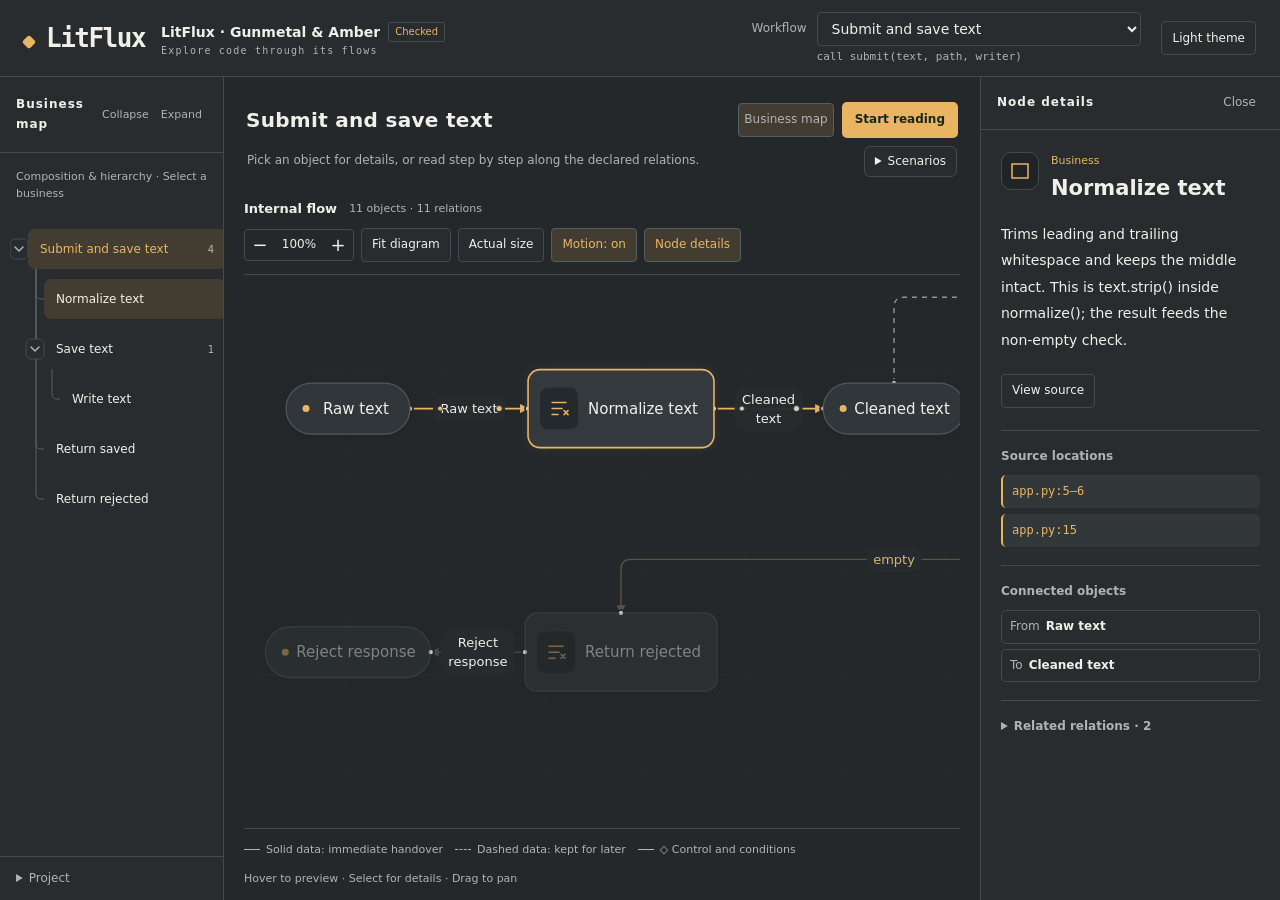
==== commit 9c849d8a: "优化了一个小bug" ====
--- a/docs/case/litflux-case-en.html
+++ b/docs/case/litflux-case-en.html
@@ -94,7 +94,7 @@
 #canvas .edge{stroke:#8e9798;stroke-width:1.4}#canvas .edge.role-control{stroke:var(--control)}#canvas .edge.role-effect{stroke:var(--resource-line)}#canvas .edge.role-capability{stroke:var(--provider-line)}#canvas .edge.role-loop{stroke:var(--loop)}#canvas .edge.related{stroke:var(--accent);stroke-width:1.8}.relation-note .note-hit{rx:10;fill:var(--surface)}.relation-note .note-title{font-size:13px;fill:var(--muted)}.edge-port{fill:#e5e6e0;stroke:var(--page);stroke-width:1.8;pointer-events:none}
 @media(max-width:1250px){.dual-layout.inspector-open{grid-template-columns:224px minmax(0,1fr)}.dual-layout.sidebar-collapsed.inspector-open{grid-template-columns:minmax(0,1fr)}.inspector{width:320px;top:88px;right:12px;bottom:12px;border:1px solid var(--line);border-radius:10px}.workspace{padding-left:14px;padding-right:14px}}
 @media(max-width:900px){.dual-layout.inspector-open{grid-template-columns:minmax(0,1fr)}.business-panel,.inspector{top:140px}.business-panel{border:1px solid var(--line);border-radius:8px}}
-</style></head>
+select option{background-color:var(--surface);color:var(--ink)}</style></head>
 <body id="litflux-canvas-app">
 <div class="app">
   <header class="app-header">
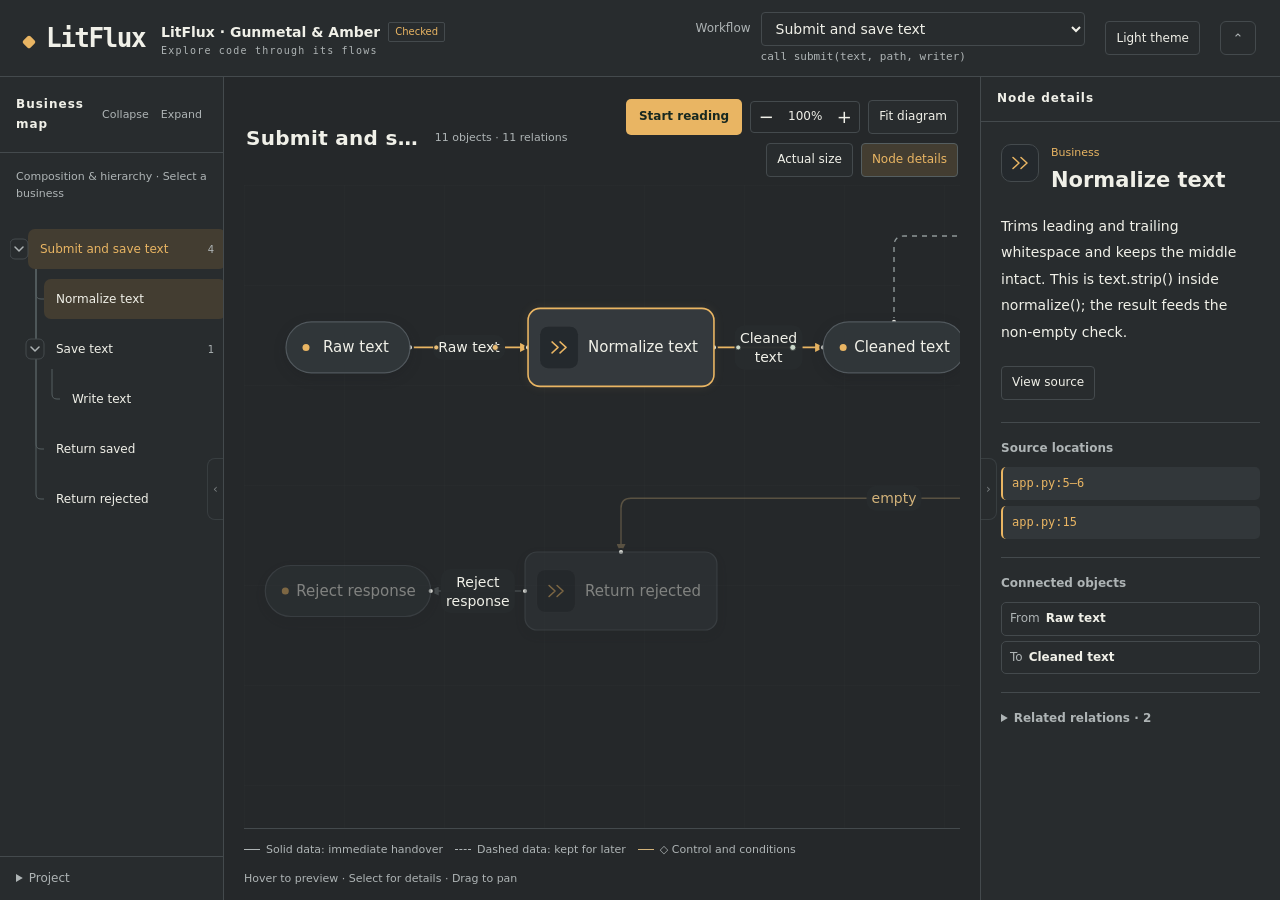
==== commit 6ce8381e: "feat(viewer): compact chrome, branch click-through, new role icons - merge breadcrumbs, title and to" ====
--- a/docs/case/litflux-case-en.html
+++ b/docs/case/litflux-case-en.html
@@ -1,4 +1,4 @@
-<!doctype html><html lang="zh-CN" data-theme="light"><head><meta charset="utf-8"><meta name="viewport" content="width=device-width,initial-scale=1"><title>LitFlux</title><style>:root{color-scheme:light;--page:#f3f5f2;--surface:#fffefa;--soft:#eef2ed;--ink:#263b34;--muted:#607168;--line:#dce3dc;--accent:#32674e;--focus:#e5efe6;--process:#edf4ea;--data:#edf4f8;--resource:#e8f1e9;--provider:#eeeaf5;--decision:#f3edf7;--control:#896e32;--failure:#a45d65;--loop:#7f6ca1;--resource-line:#558c7a;--provider-line:#6d86a9;--input:#3e719b;--output:#9a6746;--tree-line:#bac9c1;--shadow:0 12px 36px #172b1f20}
+<!doctype html><html lang="zh-CN" data-theme="dark"><head><meta charset="utf-8"><meta name="viewport" content="width=device-width,initial-scale=1"><title>LitFlux</title><style>:root{color-scheme:light;--page:#f3f5f2;--surface:#fffefa;--soft:#eef2ed;--ink:#263b34;--muted:#607168;--line:#dce3dc;--accent:#32674e;--focus:#e5efe6;--process:#edf4ea;--data:#edf4f8;--resource:#e8f1e9;--provider:#eeeaf5;--decision:#f3edf7;--control:#896e32;--failure:#a45d65;--loop:#7f6ca1;--resource-line:#558c7a;--provider-line:#6d86a9;--input:#3e719b;--output:#9a6746;--tree-line:#bac9c1;--shadow:0 12px 36px #172b1f20}
 html[data-theme=dark]{color-scheme:dark;--page:#171d23;--surface:#1e282f;--soft:#26333b;--ink:#e2eced;--muted:#adbec4;--line:#3a4a54;--accent:#a7d1bc;--focus:#304d43;--process:#293d3a;--data:#294453;--resource:#2b443a;--provider:#3c354e;--decision:#40384e;--control:#caba87;--failure:#dfa3ac;--loop:#c4ade7;--resource-line:#a6cfb4;--provider-line:#a9c4e6;--input:#a8c8e6;--output:#e0b393;--tree-line:#52666e;--shadow:0 12px 36px #0005}
 *{box-sizing:border-box}body{margin:0;background:var(--page);color:var(--ink);font:14px/1.6 "Segoe UI","PingFang SC","Microsoft YaHei UI",system-ui,sans-serif}
 button,select{font:inherit;color:inherit}button{cursor:pointer;background:transparent;border:0}button:disabled{opacity:.45;cursor:default}
@@ -12,6 +12,8 @@
 .workflow-picker{margin-left:auto;display:grid;grid-template-columns:auto minmax(0,1fr);column-gap:10px;align-items:center;width:390px;min-width:200px;max-width:40%}
 .workflow-picker label{font-size:12px;color:var(--muted)}
 select{border:1px solid var(--line);border-radius:7px;background:var(--surface);padding:7px 10px;max-width:100%;min-width:0}
+/* The native popup paints its own light list; without this the dark-theme options stay near-invisible. */
+select option{background-color:var(--surface);color:var(--ink)}
 .workflow-picker select{width:100%;font-size:14px;font-weight:500;background:var(--soft)}
 .workflow-trigger{grid-column:2;margin:3px 0 0;font:11px/1.4 Consolas,monospace;color:var(--muted);white-space:nowrap;overflow:hidden;text-overflow:ellipsis}
 .toolbar-button,.panel-toggle{border:1px solid var(--line);border-radius:6px;padding:6px 10px;font-size:12px;white-space:nowrap;min-height:34px;background:var(--surface)}
@@ -91,45 +93,121 @@
 .node.role-data .shape{fill:var(--data)!important}.node.role-resource .shape{fill:var(--resource)!important}.node.is-selected .shape,.node.is-current .shape{stroke:var(--accent)!important;stroke-width:1.6!important;filter:drop-shadow(0 0 5px #e9b56316)}
 .node{outline:none!important}.node:focus-visible{outline:none}.node:focus-visible .shape{stroke:var(--accent)!important;stroke-width:2!important}
 .node .icon-tile{fill:#24292d;stroke:#ffffff05;stroke-width:1}.node .role-glyph{stroke:var(--accent);fill:none;stroke-width:1.5;stroke-linecap:round;stroke-linejoin:round;pointer-events:none}.node .data-dot{fill:var(--accent)}
-#canvas .edge{stroke:#8e9798;stroke-width:1.4}#canvas .edge.role-control{stroke:var(--control)}#canvas .edge.role-effect{stroke:var(--resource-line)}#canvas .edge.role-capability{stroke:var(--provider-line)}#canvas .edge.role-loop{stroke:var(--loop)}#canvas .edge.related{stroke:var(--accent);stroke-width:1.8}.relation-note .note-hit{rx:10;fill:var(--surface)}.relation-note .note-title{font-size:13px;fill:var(--muted)}.edge-port{fill:#e5e6e0;stroke:var(--page);stroke-width:1.8;pointer-events:none}
+#canvas .edge{stroke:#8e9798;stroke-width:1.4}#canvas .edge.role-control{stroke:var(--control)}#canvas .edge.role-effect{stroke:var(--resource-line)}#canvas .edge.role-capability{stroke:var(--provider-line)}#canvas .edge.role-loop{stroke:var(--loop)}#canvas .edge.related{stroke:var(--accent);stroke-width:1.8}.relation-note .note-hit{rx:10;fill:var(--surface)}.relation-note .note-title{font-size:14px;fill:var(--muted)}.edge-port{fill:#e5e6e0;stroke:var(--page);stroke-width:1.8;pointer-events:none}
 @media(max-width:1250px){.dual-layout.inspector-open{grid-template-columns:224px minmax(0,1fr)}.dual-layout.sidebar-collapsed.inspector-open{grid-template-columns:minmax(0,1fr)}.inspector{width:320px;top:88px;right:12px;bottom:12px;border:1px solid var(--line);border-radius:10px}.workspace{padding-left:14px;padding-right:14px}}
 @media(max-width:900px){.dual-layout.inspector-open{grid-template-columns:minmax(0,1fr)}.business-panel,.inspector{top:140px}.business-panel{border:1px solid var(--line);border-radius:8px}}
-select option{background-color:var(--surface);color:var(--ink)}</style></head>
+
+:root{--node-border:#b7b7af;--icon-tile:#e5e4dc;--edge-neutral:#7c817e;--port:#505a55;--accent:#946523;--focus:#eee3cf}
+html[data-theme=dark]{--node-border:#51585d;--icon-tile:#24292d;--edge-neutral:#8e9798;--port:#e5e6e0;--accent:#e9b563;--focus:#433d31}
+#canvas .node .shape{stroke:var(--node-border)!important}
+#canvas .node.is-selected .shape,#canvas .node.is-current .shape,#canvas .node:focus-visible .shape{stroke:var(--accent)!important}
+.node .icon-tile,.selected-symbol{background:var(--icon-tile);fill:var(--icon-tile)}
+#canvas .edge{stroke:var(--edge-neutral)}#canvas .edge.role-control{stroke:var(--control)}#canvas .edge.role-failure{stroke:var(--failure)}#canvas .edge.role-loop{stroke:var(--loop)}#canvas .edge.role-effect{stroke:var(--resource-line)}#canvas .edge.role-capability{stroke:var(--provider-line)}#canvas .edge.related{stroke:var(--accent)}
+.edge-port{fill:var(--port)}
+
+/* --- Collapsible chrome: header, business map, node details -------------- */
+.app{position:relative}
+.icon-button{border:1px solid var(--line);border-radius:6px;min-height:34px;min-width:36px;padding:0 8px;font-size:13px;line-height:1;background:var(--surface);color:var(--muted)}
+.icon-button:hover:not(:disabled){color:var(--ink);background:var(--soft)}
+.app.header-collapsed .app-header{display:none}
+.edge-hint{position:absolute;z-index:35;display:flex;align-items:center;justify-content:center}
+.edge-hint[hidden]{display:none}
+.edge-hint>button{opacity:0;pointer-events:none;border:1px solid var(--line);background:var(--surface);color:var(--muted);font-size:12px;box-shadow:0 10px 26px #0003;transition:opacity .16s ease,transform .16s ease,color .16s ease}
+.edge-hint:hover>button,.edge-hint:focus-within>button{opacity:1;pointer-events:auto;color:var(--ink)}
+.edge-top{top:0;left:0;right:0;height:14px}
+.edge-top>button{border-radius:0 0 9px 9px;border-top:0;padding:5px 14px;transform:translateY(-5px)}
+.edge-top:hover>button,.edge-top:focus-within>button{transform:none}
+.edge-left,.edge-right{top:50%;width:18px;height:136px;transform:translateY(-50%)}
+.edge-left{left:0}.edge-right{right:0}
+.edge-left>button{writing-mode:vertical-rl;border-left:0;border-radius:0 9px 9px 0;padding:14px 4px;transform:translateX(-6px)}
+.edge-right>button{writing-mode:vertical-rl;border-right:0;border-radius:9px 0 0 9px;padding:14px 4px;transform:translateX(6px)}
+.edge-left:hover>button,.edge-left:focus-within>button,.edge-right:hover>button,.edge-right:focus-within>button{transform:none}
+
+/* --- Branch chips in node details --------------------------------------- */
+.branch-choices{display:flex;flex-wrap:wrap;gap:6px}
+.branch-chip{border:1px solid var(--line);border-radius:999px;padding:4px 12px;font-size:12px;background:var(--surface);color:var(--muted)}
+.branch-chip[aria-pressed=true]{background:var(--focus);border-color:var(--tree-line);color:var(--accent)}
+.branch-hint{margin:9px 0 0;font-size:11px;color:var(--muted)}
+.selected-symbol{color:var(--accent)}
+.selected-symbol .role-icon,.selected-symbol .resource-icon{width:24px;height:24px}
+
+/* --- Compact workspace bar: one row instead of heading + context + toolbar */
+.workspace-bar{display:flex;align-items:center;gap:14px;margin:2px 2px 8px;min-height:40px}
+.workspace-bar h1{font-size:20px;font-weight:600;letter-spacing:.3px;margin:0;line-height:1.3;white-space:nowrap;overflow:hidden;text-overflow:ellipsis}
+.flow-count{font-size:11.5px;color:var(--muted);white-space:nowrap}
+.bar-actions{display:flex;align-items:center;gap:8px;margin-left:auto;flex-wrap:wrap;justify-content:flex-end}
+.bar-actions .primary{min-height:32px}
+.read-status{padding:0 2px 8px}
+
+/* Collapsing the top hides the app header, breadcrumbs and the bar together. */
+.app.header-collapsed .app-header,
+.app.header-collapsed .workspace-bar,
+.app.header-collapsed .crumbs,
+.app.header-collapsed .read-status{display:none}
+
+/* --- Vertical collapse tabs, centred on each panel edge ------------------ */
+:where(.business-panel,.inspector){position:relative}
+.edge-toggle{position:absolute;top:50%;transform:translateY(-50%);z-index:6;width:16px;height:62px;display:flex;align-items:center;justify-content:center;padding:0;font-size:12px;line-height:1;border:1px solid var(--line);background:var(--surface);color:var(--muted);opacity:.6;transition:opacity .15s ease,color .15s ease,background .15s ease}
+.edge-toggle:hover,.edge-toggle:focus-visible{opacity:1;color:var(--ink);background:var(--soft)}
+.edge-toggle-right{right:0;border-right:0;border-radius:8px 0 0 8px}
+.edge-toggle-left{left:0;border-left:0;border-radius:0 8px 8px 0}
+.node .role-glyph-dot{fill:var(--accent);stroke:none}
+.selected-symbol .role-glyph-dot{fill:currentColor;stroke:none}
+
+/* --- Back to parent level ------------------------------------------------ */
+.back-level{flex:none;white-space:nowrap}
+
+/* --- Fullscreen source drawer -------------------------------------------- */
+#toggle-source-full{margin-left:8px}
+.drawer.source-full{position:fixed;inset:18px;z-index:90;flex:none;background:var(--surface);border:1px solid var(--line);border-radius:12px;box-shadow:0 0 0 100vmax rgba(0,0,0,.55),0 26px 70px #0009}
+.drawer.source-full .drawer-head{padding:14px 22px}
+.drawer.source-full .drawer-head h2{margin-top:14px}
+.drawer.source-full .drawer-body{width:100%;max-width:1080px;margin:0 auto;padding:0 22px 32px}
+</style></head>
 <body id="litflux-canvas-app">
 <div class="app">
-  <header class="app-header">
+  <header class="app-header" id="app-header">
     <div class="identity"><div class="brand">LitFlux</div><div class="project-heading"><div><span id="title" class="project-name"></span><span id="delivery-badge" class="badge">草稿</span></div><div class="project-kicker">从业务流程读懂代码</div></div></div>
     <div class="workflow-picker"><label for="workflow-select">工作流</label><select id="workflow-select" aria-describedby="workflow-trigger"></select><p id="workflow-trigger" class="workflow-trigger" data-no-translate></p></div>
     <button id="theme" class="toolbar-button">深色主题</button>
+    <button id="collapse-header" class="icon-button" aria-label="收起顶栏" title="收起顶栏" aria-expanded="true" aria-controls="app-header">⌃</button>
   </header>
-  <div class="dual-layout">
-    <aside id="business-panel" class="business-panel"><div class="panel-head"><h2>业务分解图</h2><div class="branch-tools"><button id="collapse-all">收拢</button><button id="expand-all">展开</button></div></div><p class="business-caption">组成与层级 · 点击业务进入</p><div id="business" class="business-canvas" aria-label="业务分解图"></div><details class="project-info"><summary>项目信息</summary><h2 id="project-title"></h2><p id="summary"></p><p id="scope"></p></details></aside>
+  <div class="dual-layout inspector-open">
+    <aside id="business-panel" class="business-panel"><div class="panel-head"><h2>业务分解图</h2><div class="branch-tools"><button id="collapse-all">收拢</button><button id="expand-all">展开</button></div></div><p class="business-caption">组成与层级 · 点击业务进入</p><div id="business" class="business-canvas" aria-label="业务分解图"></div><details class="project-info"><summary>项目信息</summary><h2 id="project-title"></h2><p id="summary"></p><p id="scope"></p></details><button id="collapse-business" class="edge-toggle edge-toggle-right" aria-label="收起业务分解图" aria-controls="business-panel">‹</button></aside>
     <main class="workspace">
       <nav id="crumbs" class="crumbs" aria-label="当前业务路径"></nav>
-      <div class="page-heading"><h1 id="flow-title"></h1><div class="read-actions"><button id="toggle-business" class="panel-toggle" aria-expanded="true" aria-controls="business-panel">业务分解图</button><button id="read-start" class="primary">开始阅读</button><button id="read-next" class="primary" hidden disabled>下一步</button><button id="read-reset" hidden>退出阅读</button></div></div>
-      <div class="context-bar"><p id="read-status" class="read-status"></p><details class="menu choices-menu" id="choices-panel"><summary>分支情景</summary><div class="menu-body"><div id="choices" class="choices"></div><p>只选择阅读情景，不执行源码条件。</p></div></details></div>
+      <div class="workspace-bar">
+        <button id="back-level" class="toolbar-button back-level" hidden aria-label="返回上一层">← 返回上层</button>
+        <h1 id="flow-title"></h1><span id="relation-count" class="flow-count"></span>
+        <div class="bar-actions"><button id="read-start" class="primary">开始阅读</button><button id="read-next" class="primary" hidden disabled>下一步</button><button id="read-reset" hidden>退出阅读</button>
+          <div class="zoom-tools" role="group" aria-label="缩放"><button id="zoom-out" aria-label="缩小">−</button><output id="zoom-value" aria-label="当前比例">100%</output><button id="zoom-in" aria-label="放大">+</button></div>
+          <button id="fit" class="toolbar-button">适应全图</button><button id="reset-view" class="toolbar-button">原始大小</button><button id="toggle-details" class="panel-toggle" aria-expanded="true" aria-controls="inspector">节点详情</button>
+        </div>
+      </div>
+      <p id="read-status" class="read-status" hidden></p>
       <section class="graph-panel">
-        <div class="graph-top"><div class="graph-caption"><strong>内部流程图</strong><span id="relation-count"></span></div><div class="graph-actions">
-          <div class="zoom-tools" role="group" aria-label="缩放"><button id="zoom-out" aria-label="缩小">−</button><output id="zoom-value" aria-label="当前比例">100%</output><button id="zoom-in" aria-label="放大">+</button></div>
-          <button id="fit" class="toolbar-button">适应全图</button><button id="reset-view" class="toolbar-button">原始大小</button><button id="motion" class="toolbar-button" aria-pressed="true">流动：开</button><button id="toggle-details" class="panel-toggle" aria-expanded="false" aria-controls="inspector">节点详情</button>
-        </div></div>
         <div id="canvas" class="scene" aria-label="当前业务的完整内部流程图"></div>
         <div class="graph-note"><span class="key" data-legend="data">数据实线：即时承接</span><span class="key later" data-legend="data">数据虚线：保留后用</span><span class="key control" data-legend="control">◇ 控制与条件</span><span data-legend="failure">╌ 失败路径</span><span data-legend="loop">↺ 循环回指</span><span data-legend="effect">→ 资源作用</span><span data-legend="capability">⋯ 组件能力</span><span>悬浮预览 · 点击查看详情 · 拖拽平移</span></div>
       </section>
     </main>
-    <aside id="inspector" class="inspector" aria-label="节点详情" hidden>
-      <div class="panel-head"><h2>节点详情</h2><button id="close-details" class="close-button" aria-label="关闭详情">关闭</button></div>
+    <aside id="inspector" class="inspector" aria-label="节点详情">
+      <div class="panel-head"><h2>节点详情</h2></div>
       <div id="details-body" class="details-body">
         <div class="selection-heading"><div id="selected-symbol" class="selected-symbol" aria-hidden="true"></div><div><span id="selected-role" class="role"></span><h2 id="selected-title"></h2></div></div>
         <p id="selected-text"></p><p id="no-description" class="empty-note" hidden>此节点尚未提供补充说明。</p>
         <div class="details-actions"><button id="expand" class="primary" hidden>进入内部</button><button id="show-source" class="toolbar-button" hidden>查看源码</button></div>
+        <section id="branch-section" class="detail-section" hidden><h3>分支</h3><div id="branch-choices" class="branch-choices"></div><p class="branch-hint">点击图上的判断节点可切换到下一个分支。</p></section>
         <section id="source-links-section" class="detail-section" hidden><h3>源码位置</h3><div id="source-links" class="source-links"></div></section>
         <section id="connections-section" class="detail-section" hidden><h3>关联对象</h3><div id="connections" class="connected-list"></div></section>
         <details class="relation-index detail-section" id="relation-index"><summary id="relation-index-title">相关关系</summary><ul id="relation-list"></ul></details>
       </div>
-      <section id="drawer" class="drawer" aria-label="源码摘录" hidden><div class="drawer-head"><button id="close-source">← 返回节点说明</button><h2 id="source-title"></h2></div><div id="sources" class="drawer-body"></div></section>
+      <section id="drawer" class="drawer" aria-label="源码摘录" hidden><div class="drawer-head"><button id="close-source">← 返回节点说明</button><button id="toggle-source-full" class="toolbar-button" aria-pressed="false">全屏</button><h2 id="source-title"></h2></div><div id="sources" class="drawer-body"></div></section>
+      <button id="close-details" class="edge-toggle edge-toggle-left" aria-label="收起节点详情" aria-controls="inspector">›</button>
     </aside>
   </div>
+  <div class="edge-hint edge-top" id="edge-top" hidden><button id="expand-header" aria-label="展开顶栏">⌄ 顶栏</button></div>
+  <div class="edge-hint edge-left" id="edge-left" hidden><button id="expand-business" aria-label="展开业务分解图">业务分解图 ›</button></div>
+  <div class="edge-hint edge-right" id="edge-right" hidden><button id="expand-details" aria-label="展开节点详情">‹ 节点详情</button></div>
 </div>
 <div id="node-preview" class="node-preview" role="tooltip" hidden></div>
 <script>// LitFlux drawing primitives: place, measure, draw. This file never decides layout,
@@ -157,6 +235,24 @@
       const points=Array.from({length:32},(_,i)=>{const angle=i*Math.PI/16-Math.PI/2,r=i%4<2?10:8;return `${12+r*Math.cos(angle)},${12+r*Math.sin(angle)}`;});
       icon.append(el('polygon',{points:points.join(' ')}),el('circle',{cx:12,cy:12,r:3}));
     }else icon.append(el('path',{d:paths[kind]}));
+    return icon;
+  }
+
+  const roleGlyphs = {
+    business: 'M5 6.5 11 12l-6 5.5 M13 6.5 19 12l-6 5.5',
+    decision: 'M8.4 9.6a3.6 3.6 0 1 1 6.1 2.7c-1.3 1-2 1.6-2 3.1',
+    component: 'M7.5 7.5h9v9h-9Z M10 3v4.5 M14 3v4.5 M10 16.5V21 M14 16.5V21 M3 10h4.5 M3 14h4.5 M16.5 10H21 M16.5 14H21',
+    boundary: 'M4 4.5h16v15H4Z M8 12h7 M12.5 9l3 3-3 3',
+  };
+  function roleIcon(type) {
+    const shape = Object.hasOwn(roleGlyphs, type) ? type : 'business';
+    const icon = el('svg', {
+      viewBox: '0 0 24 24', width: 24, height: 24, fill: 'none', stroke: 'currentColor',
+      'stroke-width': 1.5, 'stroke-linecap': 'round', 'stroke-linejoin': 'round',
+      'aria-hidden': 'true', class: 'role-icon', 'data-role-icon': shape,
+    });
+    icon.append(el('path', { class: 'role-glyph', d: roleGlyphs[shape] }));
+    if (shape === 'decision') icon.append(el('circle', { class: 'role-glyph-dot', cx: 12.4, cy: 18.9, r: 1.3, fill: 'currentColor' }));
     return icon;
   }
 
@@ -354,8 +450,7 @@
             group.dataset.resourceKind=resourceKind(object.resourceKind);
             const icon=resourceIcon(object.resourceKind);icon.setAttribute('x',-w+19);icon.setAttribute('y',-12);group.append(icon);
           }else{
-            const paths={business:'M5 6H19 M5 12H15 M5 18H11 M17 14L21 18 M21 14L17 18',decision:'M4 7L6 9L9 5 M12 7H20 M4 16L6 18L9 14 M12 16H20',component:'M7 3H17L23 12L17 21H7L1 12Z',boundary:'M4 12H20 M14 6L20 12L14 18'};
-            group.append(el('path',{class:'role-glyph',transform:`translate(${-w+19} -12)`,d:paths[object.type]||paths.business}));
+            const icon=roleIcon(object.type);icon.setAttribute('x',-w+19);icon.setAttribute('y',-12);group.append(icon);
           }
         }
         if(object.detail){
@@ -533,7 +628,7 @@
     };
     return scene;
   }
-  return { create, measure, wrap, el, resourceKinds, resourceKind, resourceIcon };
+  return { create, measure, wrap, el, resourceKinds, resourceKind, resourceIcon, roleIcon };
 })();
 </script>
 <script id="module" type="text/plain">const teaching=(()=>{const module={exports:{}};
@@ -705,7 +800,7 @@
 const visited=new Set();function adapt(flow){if(visited.has(flow))return;visited.add(flow);const draw=flow.draw;flow.draw=function(s,viewport){let proxy;proxy={...s,node(id,x,y,opts){s.node(id,x*1.30,y*1.16,opts);return proxy;},edge(id,opts){const adjusted={...opts,via:opts.via?.map(([x,y])=>[x*1.30,y*1.16]),noteAt:opts.noteAt?.map((n,i)=>n*(i?1.16:1.30))};const r=flow.relations.find(r=>r.id===id),a=s.nodeBox(r.from),b=s.nodeBox(r.to);if(!opts.via&&opts.sides.every(side=>['left','right'].includes(side))&&Math.abs(a.y-b.y)<1){const ax=opts.sides[0]==='left'?a.left:a.right,bx=opts.sides[1]==='left'?b.left:b.right;adjusted.noteAt=[(ax+bx)/2,a.y];adjusted.noteWidth=opts.noteWidth??Math.max(56,Math.abs(bx-ax)-24);}s.edge(id,adjusted);return proxy;}};draw(proxy,viewport);};for(const o of flow.objects)if(o.detail)adapt(o.detail);}
 teaching.workflows.forEach(w=>adapt(w.flow));module.exports={...teaching,language:'en',title:'LitFlux · Gunmetal & Amber',summary:'A complete walkthrough in industrial-instrument styling with soft, rounded nodes: text saving, batch submission and resource categories.',files:{...teaching.files,...resources.files},workflows:[...teaching.workflows,...resources.workflows]};
 </script>
-<script id="payload" type="application/json">{"revision": "af427ea08163592a", "sources": {"app:14-19": {"path": "app.py", "start": 14, "end": 19, "sha256": "359859b362d7492f24d57532f9f99330d51943dfc8b2b32b563788f3d28cf2d6", "lines": ["def submit(text, path, writer=write_text):", "    cleaned = normalize(text)", "    if not cleaned:", "        return {\"saved\": False, \"location\": None}", "    location = writer(path, cleaned)", "    return {\"saved\": True, \"location\": location}"]}, "app:14-15": {"path": "app.py", "start": 14, "end": 15, "sha256": "359859b362d7492f24d57532f9f99330d51943dfc8b2b32b563788f3d28cf2d6", "lines": ["def submit(text, path, writer=write_text):", "    cleaned = normalize(text)"]}, "app:5-6": {"path": "app.py", "start": 5, "end": 6, "sha256": "359859b362d7492f24d57532f9f99330d51943dfc8b2b32b563788f3d28cf2d6", "lines": ["def normalize(text):", "    return text.strip()"]}, "app:15": {"path": "app.py", "start": 15, "end": 15, "sha256": "359859b362d7492f24d57532f9f99330d51943dfc8b2b32b563788f3d28cf2d6", "lines": ["    cleaned = normalize(text)"]}, "app:15-18": {"path": "app.py", "start": 15, "end": 18, "sha256": "359859b362d7492f24d57532f9f99330d51943dfc8b2b32b563788f3d28cf2d6", "lines": ["    cleaned = normalize(text)", "    if not cleaned:", "        return {\"saved\": False, \"location\": None}", "    location = writer(path, cleaned)"]}, "app:16-18": {"path": "app.py", "start": 16, "end": 18, "sha256": "359859b362d7492f24d57532f9f99330d51943dfc8b2b32b563788f3d28cf2d6", "lines": ["    if not cleaned:", "        return {\"saved\": False, \"location\": None}", "    location = writer(path, cleaned)"]}, "app:14-18": {"path": "app.py", "start": 14, "end": 18, "sha256": "359859b362d7492f24d57532f9f99330d51943dfc8b2b32b563788f3d28cf2d6", "lines": ["def submit(text, path, writer=write_text):", "    cleaned = normalize(text)", "    if not cleaned:", "        return {\"saved\": False, \"location\": None}", "    location = writer(path, cleaned)"]}, "app:9-11": {"path": "app.py", "start": 9, "end": 11, "sha256": "359859b362d7492f24d57532f9f99330d51943dfc8b2b32b563788f3d28cf2d6", "lines": ["def write_text(path, text):", "    Path(path).write_text(text, encoding=\"utf-8\")", "    return str(path)"]}, "app:18": {"path": "app.py", "start": 18, "end": 18, "sha256": "359859b362d7492f24d57532f9f99330d51943dfc8b2b32b563788f3d28cf2d6", "lines": ["    location = writer(path, cleaned)"]}, "app:11": {"path": "app.py", "start": 11, "end": 11, "sha256": "359859b362d7492f24d57532f9f99330d51943dfc8b2b32b563788f3d28cf2d6", "lines": ["    return str(path)"]}, "app:14": {"path": "app.py", "start": 14, "end": 14, "sha256": "359859b362d7492f24d57532f9f99330d51943dfc8b2b32b563788f3d28cf2d6", "lines": ["def submit(text, path, writer=write_text):"]}, "app:10": {"path": "app.py", "start": 10, "end": 10, "sha256": "359859b362d7492f24d57532f9f99330d51943dfc8b2b32b563788f3d28cf2d6", "lines": ["    Path(path).write_text(text, encoding=\"utf-8\")"]}, "app:17": {"path": "app.py", "start": 17, "end": 17, "sha256": "359859b362d7492f24d57532f9f99330d51943dfc8b2b32b563788f3d28cf2d6", "lines": ["        return {\"saved\": False, \"location\": None}"]}, "app:22-26": {"path": "app.py", "start": 22, "end": 26, "sha256": "359859b362d7492f24d57532f9f99330d51943dfc8b2b32b563788f3d28cf2d6", "lines": ["def submit_many(texts, path, writer=write_text):", "    results = []", "    for text in texts:", "        results.append(submit(text, path, writer))", "    return results"]}, "app:25": {"path": "app.py", "start": 25, "end": 25, "sha256": "359859b362d7492f24d57532f9f99330d51943dfc8b2b32b563788f3d28cf2d6", "lines": ["        results.append(submit(text, path, writer))"]}, "app:23-26": {"path": "app.py", "start": 23, "end": 26, "sha256": "359859b362d7492f24d57532f9f99330d51943dfc8b2b32b563788f3d28cf2d6", "lines": ["    results = []", "    for text in texts:", "        results.append(submit(text, path, writer))", "    return results"]}, "app:26": {"path": "app.py", "start": 26, "end": 26, "sha256": "359859b362d7492f24d57532f9f99330d51943dfc8b2b32b563788f3d28cf2d6", "lines": ["    return results"]}, "source:5-14": {"path": "resources.py", "start": 5, "end": 14, "sha256": "849de92dc074b21063926da33b0eca0faf8226fc17327abdeaac9e6086203a72", "lines": ["def save_report(directory, config, connection, storage, text):", "    folder = Path(directory)", "    folder.mkdir(parents=True, exist_ok=True)", "    report_file = folder / \"report.txt\"", "    report_file.write_text(text, encoding=config.get(\"encoding\", \"utf-8\"))", "    connection.execute(\"INSERT INTO reports(body) VALUES (?)\", (text,))", "    recent = []", "    recent.append(str(report_file))", "    storage.save(recent)", "    return recent"]}, "source:10": {"path": "resources.py", "start": 10, "end": 10, "sha256": "849de92dc074b21063926da33b0eca0faf8226fc17327abdeaac9e6086203a72", "lines": ["    connection.execute(\"INSERT INTO reports(body) VALUES (?)\", (text,))"]}, "source:5": {"path": "resources.py", "start": 5, "end": 5, "sha256": "849de92dc074b21063926da33b0eca0faf8226fc17327abdeaac9e6086203a72", "lines": ["def save_report(directory, config, connection, storage, text):"]}, "source:9": {"path": "resources.py", "start": 9, "end": 9, "sha256": "849de92dc074b21063926da33b0eca0faf8226fc17327abdeaac9e6086203a72", "lines": ["    report_file.write_text(text, encoding=config.get(\"encoding\", \"utf-8\"))"]}, "source:6-8": {"path": "resources.py", "start": 6, "end": 8, "sha256": "849de92dc074b21063926da33b0eca0faf8226fc17327abdeaac9e6086203a72", "lines": ["    folder = Path(directory)", "    folder.mkdir(parents=True, exist_ok=True)", "    report_file = folder / \"report.txt\""]}, "source:8-9": {"path": "resources.py", "start": 8, "end": 9, "sha256": "849de92dc074b21063926da33b0eca0faf8226fc17327abdeaac9e6086203a72", "lines": ["    report_file = folder / \"report.txt\"", "    report_file.write_text(text, encoding=config.get(\"encoding\", \"utf-8\"))"]}, "source:11-14": {"path": "resources.py", "start": 11, "end": 14, "sha256": "849de92dc074b21063926da33b0eca0faf8226fc17327abdeaac9e6086203a72", "lines": ["    recent = []", "    recent.append(str(report_file))", "    storage.save(recent)", "    return recent"]}, "source:13": {"path": "resources.py", "start": 13, "end": 13, "sha256": "849de92dc074b21063926da33b0eca0faf8226fc17327abdeaac9e6086203a72", "lines": ["    storage.save(recent)"]}}, "status": "checked", "timingNotes": ["workflows[0]/flow/retained", "workflows[1]/flow/submit/detail/retained"]}</script>
+<script id="payload" type="application/json">{"revision": "6e5d823809d1565b", "sources": {"app:14-19": {"path": "app.py", "start": 14, "end": 19, "sha256": "359859b362d7492f24d57532f9f99330d51943dfc8b2b32b563788f3d28cf2d6", "lines": ["def submit(text, path, writer=write_text):", "    cleaned = normalize(text)", "    if not cleaned:", "        return {\"saved\": False, \"location\": None}", "    location = writer(path, cleaned)", "    return {\"saved\": True, \"location\": location}"]}, "app:14-15": {"path": "app.py", "start": 14, "end": 15, "sha256": "359859b362d7492f24d57532f9f99330d51943dfc8b2b32b563788f3d28cf2d6", "lines": ["def submit(text, path, writer=write_text):", "    cleaned = normalize(text)"]}, "app:5-6": {"path": "app.py", "start": 5, "end": 6, "sha256": "359859b362d7492f24d57532f9f99330d51943dfc8b2b32b563788f3d28cf2d6", "lines": ["def normalize(text):", "    return text.strip()"]}, "app:15": {"path": "app.py", "start": 15, "end": 15, "sha256": "359859b362d7492f24d57532f9f99330d51943dfc8b2b32b563788f3d28cf2d6", "lines": ["    cleaned = normalize(text)"]}, "app:15-18": {"path": "app.py", "start": 15, "end": 18, "sha256": "359859b362d7492f24d57532f9f99330d51943dfc8b2b32b563788f3d28cf2d6", "lines": ["    cleaned = normalize(text)", "    if not cleaned:", "        return {\"saved\": False, \"location\": None}", "    location = writer(path, cleaned)"]}, "app:16-18": {"path": "app.py", "start": 16, "end": 18, "sha256": "359859b362d7492f24d57532f9f99330d51943dfc8b2b32b563788f3d28cf2d6", "lines": ["    if not cleaned:", "        return {\"saved\": False, \"location\": None}", "    location = writer(path, cleaned)"]}, "app:14-18": {"path": "app.py", "start": 14, "end": 18, "sha256": "359859b362d7492f24d57532f9f99330d51943dfc8b2b32b563788f3d28cf2d6", "lines": ["def submit(text, path, writer=write_text):", "    cleaned = normalize(text)", "    if not cleaned:", "        return {\"saved\": False, \"location\": None}", "    location = writer(path, cleaned)"]}, "app:9-11": {"path": "app.py", "start": 9, "end": 11, "sha256": "359859b362d7492f24d57532f9f99330d51943dfc8b2b32b563788f3d28cf2d6", "lines": ["def write_text(path, text):", "    Path(path).write_text(text, encoding=\"utf-8\")", "    return str(path)"]}, "app:18": {"path": "app.py", "start": 18, "end": 18, "sha256": "359859b362d7492f24d57532f9f99330d51943dfc8b2b32b563788f3d28cf2d6", "lines": ["    location = writer(path, cleaned)"]}, "app:11": {"path": "app.py", "start": 11, "end": 11, "sha256": "359859b362d7492f24d57532f9f99330d51943dfc8b2b32b563788f3d28cf2d6", "lines": ["    return str(path)"]}, "app:14": {"path": "app.py", "start": 14, "end": 14, "sha256": "359859b362d7492f24d57532f9f99330d51943dfc8b2b32b563788f3d28cf2d6", "lines": ["def submit(text, path, writer=write_text):"]}, "app:10": {"path": "app.py", "start": 10, "end": 10, "sha256": "359859b362d7492f24d57532f9f99330d51943dfc8b2b32b563788f3d28cf2d6", "lines": ["    Path(path).write_text(text, encoding=\"utf-8\")"]}, "app:17": {"path": "app.py", "start": 17, "end": 17, "sha256": "359859b362d7492f24d57532f9f99330d51943dfc8b2b32b563788f3d28cf2d6", "lines": ["        return {\"saved\": False, \"location\": None}"]}, "app:22-26": {"path": "app.py", "start": 22, "end": 26, "sha256": "359859b362d7492f24d57532f9f99330d51943dfc8b2b32b563788f3d28cf2d6", "lines": ["def submit_many(texts, path, writer=write_text):", "    results = []", "    for text in texts:", "        results.append(submit(text, path, writer))", "    return results"]}, "app:25": {"path": "app.py", "start": 25, "end": 25, "sha256": "359859b362d7492f24d57532f9f99330d51943dfc8b2b32b563788f3d28cf2d6", "lines": ["        results.append(submit(text, path, writer))"]}, "app:23-26": {"path": "app.py", "start": 23, "end": 26, "sha256": "359859b362d7492f24d57532f9f99330d51943dfc8b2b32b563788f3d28cf2d6", "lines": ["    results = []", "    for text in texts:", "        results.append(submit(text, path, writer))", "    return results"]}, "app:26": {"path": "app.py", "start": 26, "end": 26, "sha256": "359859b362d7492f24d57532f9f99330d51943dfc8b2b32b563788f3d28cf2d6", "lines": ["    return results"]}, "source:5-14": {"path": "resources.py", "start": 5, "end": 14, "sha256": "849de92dc074b21063926da33b0eca0faf8226fc17327abdeaac9e6086203a72", "lines": ["def save_report(directory, config, connection, storage, text):", "    folder = Path(directory)", "    folder.mkdir(parents=True, exist_ok=True)", "    report_file = folder / \"report.txt\"", "    report_file.write_text(text, encoding=config.get(\"encoding\", \"utf-8\"))", "    connection.execute(\"INSERT INTO reports(body) VALUES (?)\", (text,))", "    recent = []", "    recent.append(str(report_file))", "    storage.save(recent)", "    return recent"]}, "source:10": {"path": "resources.py", "start": 10, "end": 10, "sha256": "849de92dc074b21063926da33b0eca0faf8226fc17327abdeaac9e6086203a72", "lines": ["    connection.execute(\"INSERT INTO reports(body) VALUES (?)\", (text,))"]}, "source:5": {"path": "resources.py", "start": 5, "end": 5, "sha256": "849de92dc074b21063926da33b0eca0faf8226fc17327abdeaac9e6086203a72", "lines": ["def save_report(directory, config, connection, storage, text):"]}, "source:9": {"path": "resources.py", "start": 9, "end": 9, "sha256": "849de92dc074b21063926da33b0eca0faf8226fc17327abdeaac9e6086203a72", "lines": ["    report_file.write_text(text, encoding=config.get(\"encoding\", \"utf-8\"))"]}, "source:6-8": {"path": "resources.py", "start": 6, "end": 8, "sha256": "849de92dc074b21063926da33b0eca0faf8226fc17327abdeaac9e6086203a72", "lines": ["    folder = Path(directory)", "    folder.mkdir(parents=True, exist_ok=True)", "    report_file = folder / \"report.txt\""]}, "source:8-9": {"path": "resources.py", "start": 8, "end": 9, "sha256": "849de92dc074b21063926da33b0eca0faf8226fc17327abdeaac9e6086203a72", "lines": ["    report_file = folder / \"report.txt\"", "    report_file.write_text(text, encoding=config.get(\"encoding\", \"utf-8\"))"]}, "source:11-14": {"path": "resources.py", "start": 11, "end": 14, "sha256": "849de92dc074b21063926da33b0eca0faf8226fc17327abdeaac9e6086203a72", "lines": ["    recent = []", "    recent.append(str(report_file))", "    storage.save(recent)", "    return recent"]}, "source:13": {"path": "resources.py", "start": 13, "end": 13, "sha256": "849de92dc074b21063926da33b0eca0faf8226fc17327abdeaac9e6086203a72", "lines": ["    storage.save(recent)"]}}, "status": "checked", "timingNotes": ["workflows[0]/flow/retained", "workflows[1]/flow/submit/detail/retained"]}</script>
 <script>
 const payload=JSON.parse(document.querySelector('#payload').textContent);
 const moduleRecord={exports:{}};
@@ -763,9 +858,42 @@
 function setInspector(open){
   if($('#inspector').hidden===!open)return;
   if(open)inspectorReturnFocus=document.activeElement;
-  preserveCamera(()=>{$('#inspector').hidden=!open;$('.dual-layout').classList.toggle('inspector-open',open);$('#toggle-details').setAttribute('aria-expanded',String(open));});
-  if(!open){sourceRefs=[];$('#drawer').hidden=true;$('#details-body').hidden=false;
+  preserveCamera(()=>{$('#inspector').hidden=!open;$('.dual-layout').classList.toggle('inspector-open',open);$('#toggle-details').setAttribute('aria-expanded',String(open));syncChrome();});
+  if(!open){setSourceFull(false);sourceRefs=[];$('#drawer').hidden=true;$('#details-body').hidden=false;
     const target=inspectorReturnFocus?.isConnected&&!$('#inspector').contains(inspectorReturnFocus)?inspectorReturnFocus:$('#toggle-details');target.focus();}
+}
+function setHeader(open){
+  const app=$('.app');
+  if(!app||app.classList.contains('header-collapsed')===!open)return;
+  preserveCamera(()=>{app.classList.toggle('header-collapsed',!open);$('#collapse-header').setAttribute('aria-expanded',String(open));syncChrome();});
+  if(!open)$('#expand-header').focus({preventScroll:true});
+}
+function setBusiness(open){
+  if($('#business-panel').hidden===!open)return;
+  preserveCamera(()=>{$('#business-panel').hidden=!open;$('.dual-layout').classList.toggle('sidebar-collapsed',!open);$('#collapse-business').setAttribute('aria-expanded',String(open));syncChrome();});
+  if(!open)$('#expand-business').focus({preventScroll:true});
+}
+function syncChrome(){
+  $('#edge-top').hidden=!$('.app').classList.contains('header-collapsed');
+  $('#edge-left').hidden=!$('.dual-layout').classList.contains('sidebar-collapsed');
+  $('#edge-right').hidden=!$('#inspector').hidden;
+}
+function chooseBranch(object,choiceId){
+  const values=choices();
+  if(!Object.hasOwn(values,object.id)||values[object.id]===choiceId)return;
+  values[object.id]=choiceId;reading=null;renderChoices();plot();paintReading();
+}
+function cycleBranch(object){
+  const values=choices();
+  if(!Object.hasOwn(values,object.id))return false;
+  const list=object.choices,i=Math.max(0,list.findIndex(c=>c.id===values[object.id]));
+  values[object.id]=list[(i+1)%list.length].id;reading=null;renderChoices();plot();paintReading();
+  return true;
+}
+function handleObject(object,enter=false){
+  if(enter&&object.detail){navigate(current+'/'+object.id);return;}
+  cycleBranch(object);
+  showDetails({kind:'object',object});
 }
 function previewText(text){
   const paragraph=String(text||'').trim().split(/\n\s*\n|\n/)[0];
@@ -799,7 +927,7 @@
 function navigate(key){
   const target=businesses.get(key);
   if(!target)return;
-  hidePreview();pendingAnchor=null;sourceRefs=[];$('#drawer').hidden=true;$('#details-body').hidden=false;
+  hidePreview();pendingAnchor=null;setSourceFull(false);sourceRefs=[];$('#drawer').hidden=true;$('#details-body').hidden=false;
   for(let b=target;b.parent;b=businesses.get(b.parent))collapsed.delete(b.parent);
   if(!target.flow){if(current!==target.parent)navigate(target.parent);select(target.owner);return;}
   if(current===key){businessPlot();return;}
@@ -897,15 +1025,17 @@
   $('#read-next').hidden=!reading||completed;
   $('#read-next').disabled=!reading||completed;
   $('#read-reset').hidden=!reading;
-  $('#read-status').textContent=!reading?'选择对象查看说明，或按依赖逐步阅读。':plan.blocked.length?'阅读受阻：'+plan.blocked.join('、'):completed?'本层阅读完成；不是程序执行成功。':`${reading.cursor}/${plan.order.length} · 按作者声明的关系阅读`;
+  $('#read-status').hidden=!reading;
+  $('#read-status').textContent=!reading?'':plan.blocked.length?'阅读受阻：'+plan.blocked.join('、'):completed?'本层阅读完成；不是程序执行成功。':`${reading.cursor}/${plan.order.length} · 按作者声明的关系阅读`;
   if(reading&&plan.conflicts.length)$('#read-status').textContent+=' · 输入可能绕过未选条件：'+plan.conflicts.join('、');
   syncFlow();
 }
 function renderChoices(){
   const values=choices();
-  $('#choices').replaceChildren();
+  const host=$('#choices');
+  if(!host)return;
+  host.replaceChildren();
   const owners=flow().objects.filter(o=>o.choices);
-  $('#choices-panel').hidden=!owners.length;
   for(const object of owners){
     const label=html('label',object.title), select=html('select');
     select.dataset.choice=object.id;
@@ -913,12 +1043,13 @@
     select.value=values[object.id];
     select.onchange=()=>{values[object.id]=select.value;reading=null;renderChoices();plot();paintReading();};
     label.append(select);
-    $('#choices').append(label);
+    host.append(label);
   }
 }
 function showDetails(target,reveal=true){
   hidePreview();selected=target;sourceRefs=[];$('#drawer').hidden=true;$('#details-body').hidden=false;
   let refs=[],title='';$('#selected-symbol').replaceChildren();
+  $('#branch-section').hidden=true;
   if(target.kind==='relation'){
     const relation=target.relation;
     title=relation.label||objectTitle(relation.from)+' → '+objectTitle(relation.to);
@@ -934,10 +1065,18 @@
     $('#selected-text').textContent=object.text||'';
     refs=refsOf(object.sources);
     if(object.type==='resource')$('#selected-symbol').append(LitFluxDrawing.resourceIcon(object.resourceKind));
-    else{
-      const icon=svg('svg',{viewBox:'0 0 24 24',fill:'none',stroke:'currentColor','stroke-width':1.5,'aria-hidden':'true'});
-      const paths={business:'M4 5H20V19H4Z',data:'M12 3a9 9 0 1 0 0 18a9 9 0 1 0 0-18',component:'M6 3H18L23 12L18 21H6L1 12Z',decision:'M12 2L22 12L12 22L2 12Z',boundary:'M7 5H17a7 7 0 0 1 0 14H7a7 7 0 0 1 0-14'};
-      icon.append(svg('path',{d:paths[object.type]||paths.business}));$('#selected-symbol').append(icon);
+    else $('#selected-symbol').append(LitFluxDrawing.roleIcon(object.type));
+    if(object.choices){
+      const values=choices();
+      $('#branch-section').hidden=false;
+      $('#branch-choices').replaceChildren();
+      for(const choice of object.choices){
+        const button=html('button',choice.label);
+        button.className='branch-chip';
+        button.setAttribute('aria-pressed',String(values[object.id]===choice.id));
+        button.onclick=()=>{chooseBranch(object,choice.id);showDetails(target);};
+        $('#branch-choices').append(button);
+      }
     }
     $('#expand').hidden=!object.detail;
     $('#expand').onclick=()=>navigate(current+'/'+object.id);
@@ -1035,7 +1174,7 @@
   const host=$('#canvas');
   try{
     const view=flow();
-    const scene=LitFluxDrawing.create(view,host,{onObject:select,onRelation:selectRelation,onPreview:startPreview,onPreviewEnd:endPreview});
+    const scene=LitFluxDrawing.create(view,host,{onObject:handleObject,onRelation:selectRelation,onPreview:startPreview,onPreviewEnd:endPreview});
     view.draw(scene,{width:host.clientWidth,height:host.clientHeight});
     currentDiagram=scene.finish();
     currentDiagram.error=null;
@@ -1086,20 +1225,19 @@
     });
     section.append(pre);$('#sources').append(section);
   }
-  $('#drawer').hidden=false;$('#details-body').hidden=true;$('#close-source').focus();
-}
-function closeSource(){sourceRefs=[];$('#drawer').hidden=true;$('#details-body').hidden=false;if(returnFocus?.isConnected)returnFocus.focus();}
+  $('#drawer').hidden=false;$('#details-body').hidden=true;setSourceFull(false);$('#close-source').focus();
+}
+function setSourceFull(on){
+  $('#drawer').classList.toggle('source-full',on);
+  $('#toggle-source-full').textContent=on?'退出全屏':'全屏';
+  $('#toggle-source-full').setAttribute('aria-pressed',String(on));
+}
+function closeSource(){setSourceFull(false);sourceRefs=[];$('#drawer').hidden=true;$('#details-body').hidden=false;if(returnFocus?.isConnected)returnFocus.focus();}
 function applyTheme(theme,persist=false){
   document.documentElement.dataset.theme=theme==='dark'?'dark':'light';
   $('#theme').textContent=theme==='dark'?'浅色主题':'深色主题';
   $('#theme').setAttribute('aria-pressed',String(theme==='dark'));
   if(persist)try{localStorage.setItem('litflux.theme',theme);}catch{}
-}
-function updateMotion(){
-  $('#motion').disabled=reducedMotion.matches;
-  $('#motion').textContent=reducedMotion.matches?'已减少动态':'流动：'+(motionEnabled?'开':'关');
-  $('#motion').setAttribute('aria-pressed',String(motionEnabled&&!reducedMotion.matches));
-  syncFlow();
 }
 function render(){
   const view=businesses.get(current);
@@ -1111,6 +1249,9 @@
   document.querySelectorAll('[data-legend]').forEach(el=>{el.hidden=!diagram.relations.some(r=>r.type===el.dataset.legend);});
   $('#relation-count').textContent=diagram.objects.length+' 对象 · '+diagram.relations.length+' 关系';
   const chain=[];for(let b=view;b;b=businesses.get(b.parent))chain.unshift(b);
+  const parent=view.parent?businesses.get(view.parent):null;
+  $('#back-level').hidden=!parent;
+  if(parent)$('#back-level').onclick=()=>navigate(parent.key);
   $('#crumbs').hidden=chain.length===1;$('#crumbs').replaceChildren();
   chain.forEach((item,i)=>{
     if(i)$('#crumbs').append(html('span','/'));
@@ -1122,9 +1263,13 @@
   else if(diagram.objects.length)showDetails({kind:'object',object:diagram.objects[0]},false);
   paintReading();
 }
-$('#toggle-business').onclick=()=>preserveCamera(()=>{const open=$('#business-panel').hidden;$('#business-panel').hidden=!open;$('.dual-layout').classList.toggle('sidebar-collapsed',!open);$('#toggle-business').setAttribute('aria-expanded',String(open));});
+$('#collapse-business').onclick=()=>setBusiness(false);
 $('#toggle-details').onclick=()=>setInspector($('#inspector').hidden);
 $('#close-details').onclick=()=>setInspector(false);
+$('#collapse-header').onclick=()=>setHeader(false);
+$('#expand-header').onclick=()=>setHeader(true);
+$('#expand-business').onclick=()=>setBusiness(true);
+$('#expand-details').onclick=()=>setInspector(true);
 $('#node-preview').onpointerenter=()=>clearTimeout(previewCloseTimer);
 $('#node-preview').onpointerleave=endPreview;
 $('#canvas').addEventListener('scroll',()=>{
@@ -1145,8 +1290,6 @@
 };
 $('#read-reset').onclick=()=>{reading=null;paintReading();};
 $('#theme').onclick=()=>applyTheme(document.documentElement.dataset.theme==='dark'?'light':'dark',true);
-$('#motion').onclick=()=>{motionEnabled=!motionEnabled;updateMotion();};
-reducedMotion.addEventListener('change',updateMotion);
 $('#fit').onclick=()=>{
   if(!currentDiagram?.svg)return;
   zoom=Math.min(1,($('#canvas').clientWidth-32)/currentDiagram.width,($('#canvas').clientHeight-32)/currentDiagram.height);
@@ -1167,13 +1310,15 @@
 document.addEventListener('keydown',event=>{
   if(event.key==='Escape'){
     if(!$('#node-preview').hidden)hidePreview();
+    else if(!$('#drawer').hidden&&$('#drawer').classList.contains('source-full'))setSourceFull(false);
     else if(!$('#drawer').hidden)closeSource();
-    else if($('#choices-panel').open)$('#choices-panel').open=false;
+    else if($('.app').classList.contains('header-collapsed'))setHeader(true);
     else if(!$('#inspector').hidden)setInspector(false);
   }
 });
 $('#workflow-select').onchange=()=>navigate('workflow:'+$('#workflow-select').value);
 $('#close-source').onclick=closeSource;
+$('#toggle-source-full').onclick=()=>setSourceFull(!$('#drawer').classList.contains('source-full'));
 $('#delivery-badge').textContent={'draft':'草稿','checked':'已检查','reviewed':'已复核'}[payload.status]||'草稿';
 $('#title').textContent=$('#project-title').textContent=model.title;
 $('#summary').textContent=model.summary;$('#scope').textContent=model.scope;
@@ -1193,9 +1338,9 @@
   if(!pendingAnchor)pendingAnchor=cameraAnchor();
   schedulePlot();
 }).observe($('#canvas'));
-applyTheme('dark');
-render();updateMotion();
-requestAnimationFrame(()=>{select(flow().objects.find(o=>o.id==='normalize')||flow().objects[0]);});
+let theme='dark';try{theme=localStorage.getItem('litflux.theme')||'dark';}catch{}applyTheme(theme);
+render();syncChrome();
+requestAnimationFrame(()=>{const first=flow().objects.find(o=>o.type==='business')||flow().objects[0];if(first)select(first);});
 </script>
 <script>// Declaration checks plus objective geometry checks. Nothing here judges meaning or taste.
 (() => {
@@ -1280,8 +1425,6 @@
     for (const box of nodes) {
       const inside=(x,y)=>{
         const w=box.width/2-2,h=box.height/2-2;
-        if(box.outline!=='rect'&&box.role==='data')return x*x+y*y<=w*w;
-        if(box.outline!=='rect'&&box.role==='decision')return Math.abs(x)/w+Math.abs(y)/h<=1;
         return Math.abs(x)<=w&&Math.abs(y)<=h;
       };
       if ((box.textBoxes||[]).some(r=>[[r.x,r.y],[r.x+r.width,r.y],[r.x,r.y+r.height],[r.x+r.width,r.y+r.height]].some(([x,y])=>!inside(x,y)))) {
@@ -1504,6 +1647,20 @@
   "草稿": "Draft",
   "已检查": "Checked",
   "已复核": "Reviewed",
+  "收起顶栏": "Collapse header",
+  "收起业务分解图": "Collapse business map",
+  "收起节点详情": "Collapse node details",
+  "← 返回上层": "← Back",
+  "全屏": "Full screen",
+  "退出全屏": "Exit full screen",
+  "展开顶栏": "Show header",
+  "⌄ 顶栏": "⌄ Header",
+  "展开业务分解图": "Show business map",
+  "业务分解图 ›": "Business map ›",
+  "展开节点详情": "Show node details",
+  "‹ 节点详情": "‹ Node details",
+  "分支": "Branch",
+  "点击图上的判断节点可切换到下一个分支。": "Select a decision node to switch to the next branch.",
   "显示": "Display",
   "切换夜间": "Dark mode",
   "切换白天": "Light mode",
